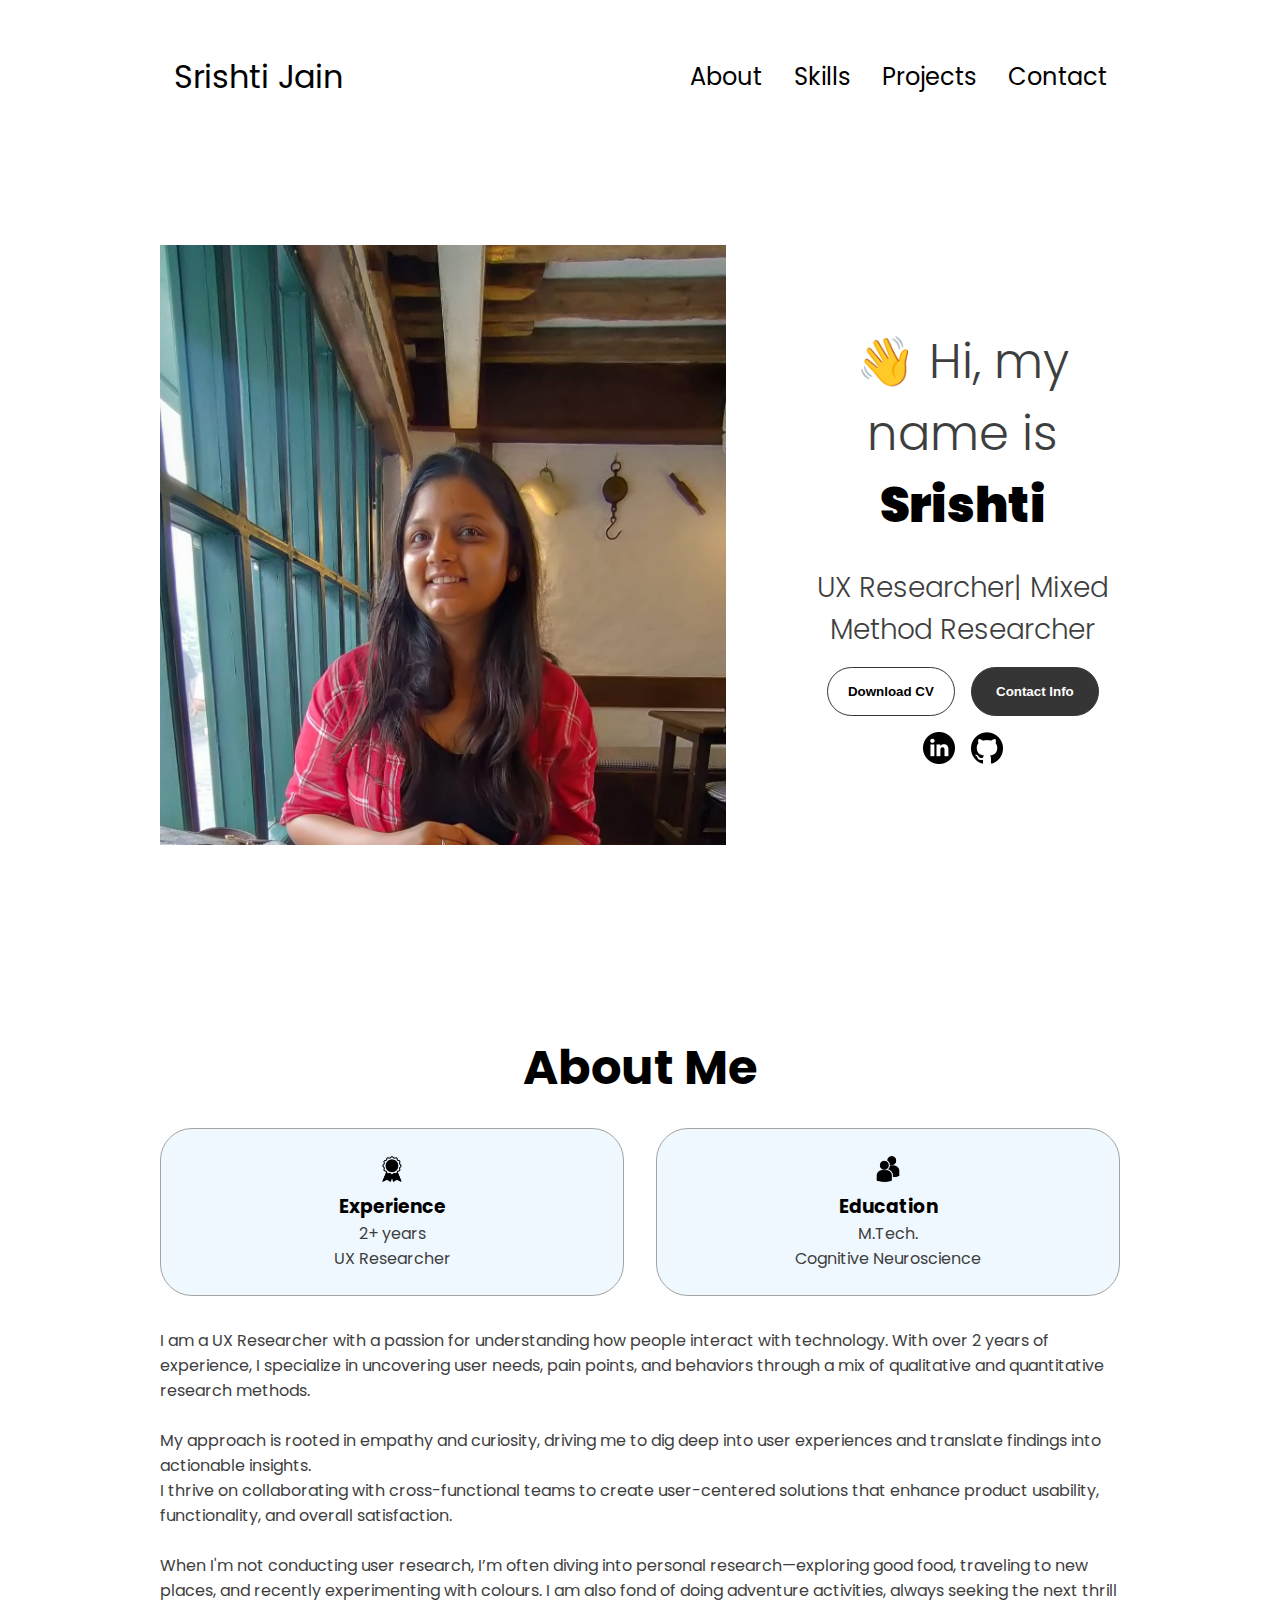
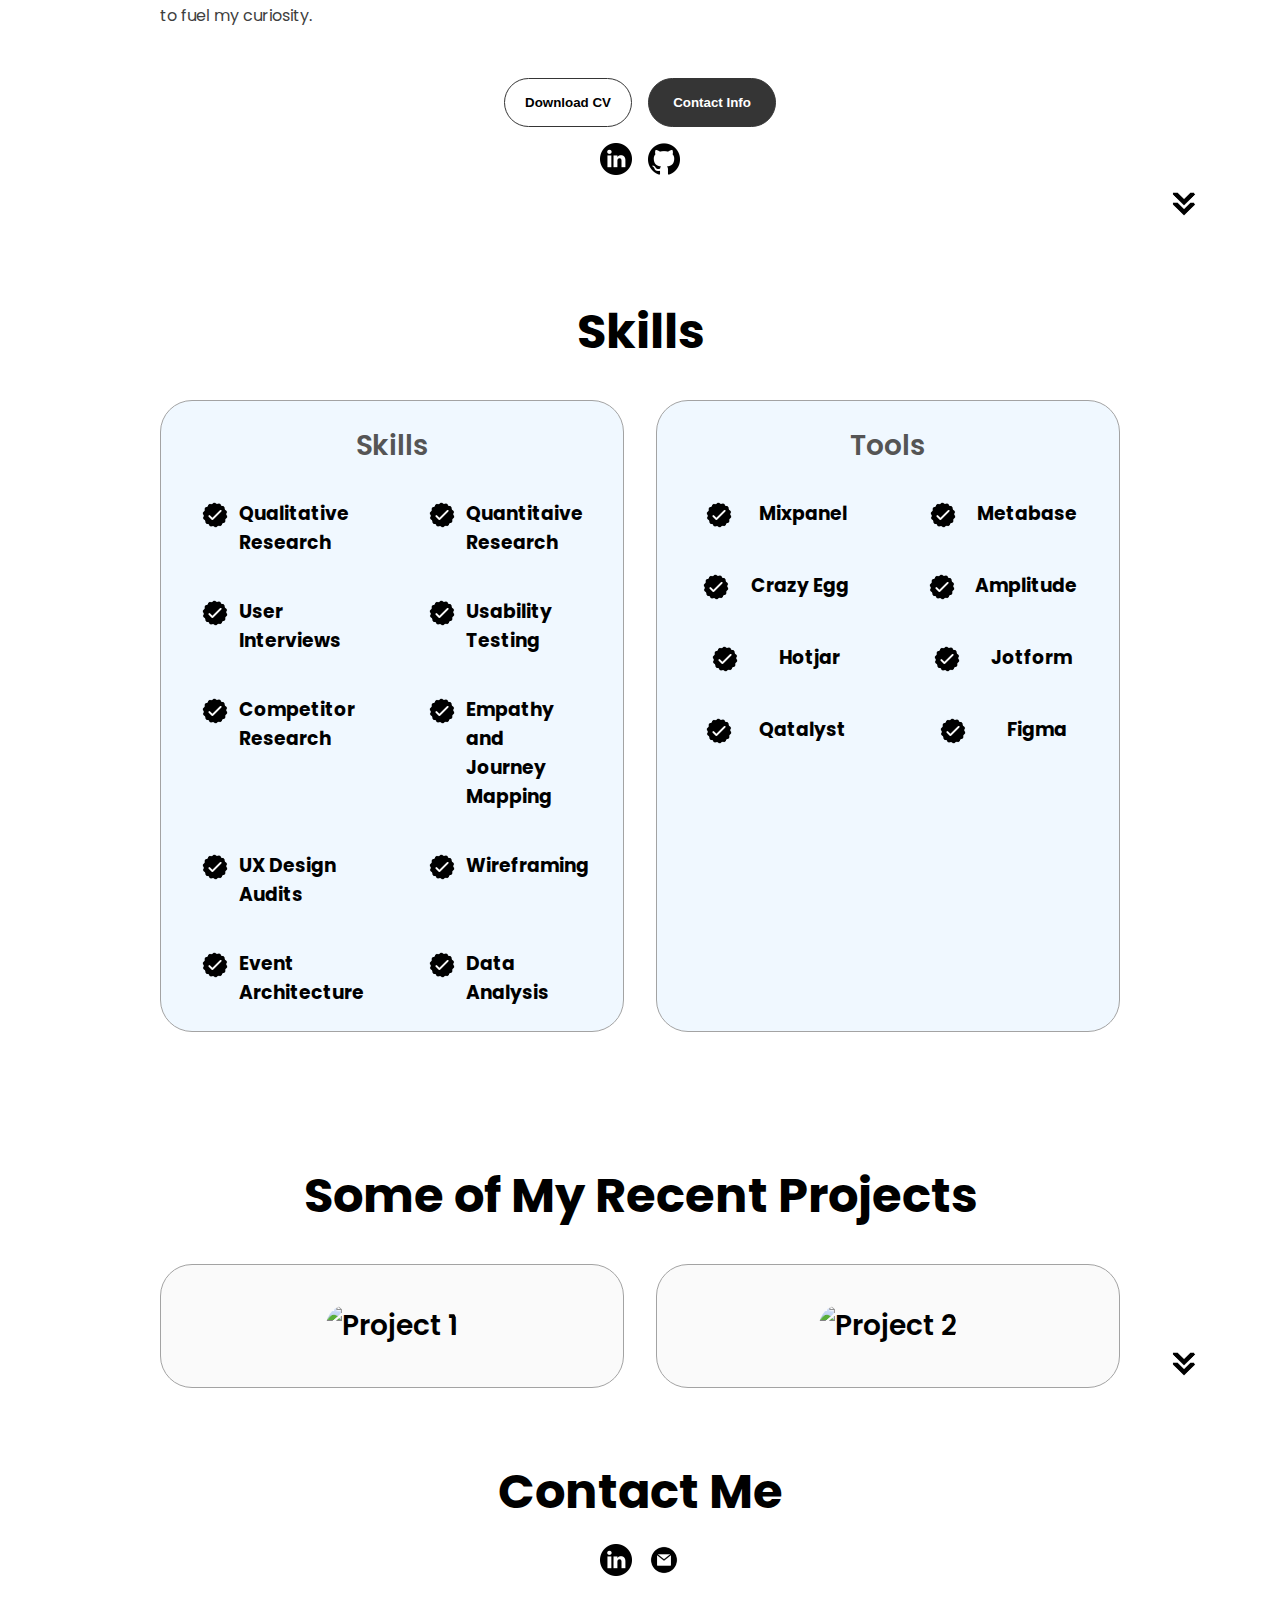
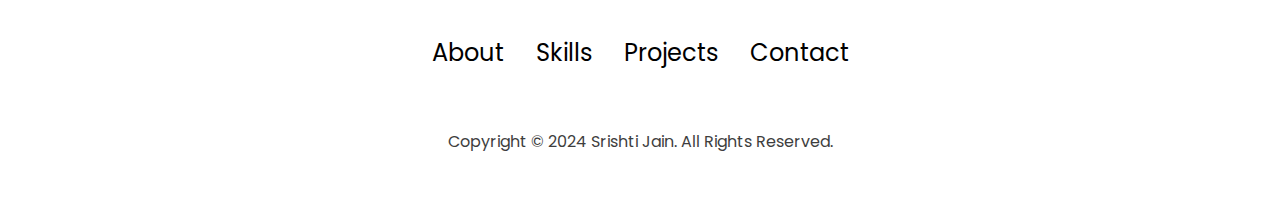
==== index.html @ 74824c5a "Update index.html" ====
<!DOCTYPE html>
<html lang="en">
  <head>
    <meta charset="UTF-8" />
    <meta http-equiv="X-UA-Compatible" content="IE=edge" />
    <meta name="viewport" content="width=device-width, initial-scale=1.0" />
    <title>Srishti_UX_Portfolio</title>
    <link rel="stylesheet" href="style.css" />
    <link rel="stylesheet" href="mediaqueries.css" />
  </head>
  <body>
    <nav id="desktop-nav">
      <div class="logo">Srishti Jain</div>
      <div>
        <ul class="nav-links">
          <li><a href="#about">About</a></li>
          <li><a href="#skills">Skills</a></li>
          <li><a href="#projects">Projects</a></li>
          <li><a href="#contact">Contact</a></li>
        </ul>
      </div>
    </nav>
    <nav id="hamburger-nav">
      <div class="logo">Srishti Jain</div>
      <div class="hamburger-menu">
        <div class="hamburger-icon" onclick="toggleMenu()">
          <span></span>
          <span></span>
          <span></span>
        </div>
        <div class="menu-links">
          <li><a href="#about" onclick="toggleMenu()">About</a></li>
          <li><a href="#skills" onclick="toggleMenu()">Skills</a></li>
          <li><a href="#projects" onclick="toggleMenu()">Projects</a></li>
          <li><a href="#contact" onclick="toggleMenu()">Contact</a></li>
        </div>
      </div>
    </nav>
    <section id="profile">
      <div class="section__pic-container">
        <img src="./assets/WhatsApp Image 2025-01-13 at 13.03.28.jpeg" alt="Srishti Jain profile picture" />
      </div>
      <div class="section__text">
        <p class="title">👋 Hi, my name is</p>
        <h1 class="title"><b>Srishti</b> </h1><br>
        <p class="section__text__p2">UX Researcher| Mixed Method Researcher</p>
        <div class="btn-container">
          <button
            class="btn btn-color-2"
            onclick="window.open('./assets/SrishtiJain_resume_UX_researcher.pdf')"
          >
            Download CV
          </button>
          <button class="btn btn-color-1" onclick="location.href='./#contact'">
            Contact Info
          </button>
        </div>
        <div id="socials-container">
          <img
            src="./assets/linkedin.png"
            alt="My LinkedIn profile"
            class="icon"
            onclick="location.href='https://www.linkedin.com/in/srishti-jain-202094187/'"
          />
          <img
            src="./assets/github.png"
            alt="My Github profile"
            class="icon"
            onclick="location.href='https://github.com/srishti-s-jain/'"
          />
        </div>
      </div>
    </section>
    <section id="about">
      <h1 class="title">About Me</h1>
      <div class="section-container">
        <div class="about-details-container">
          <div class="about-containers">
            
            <div class="details-container">
              <img
                src="./assets/experience.png"
                alt="Experience icon"
                class="icon"
              />
              <h3>Experience</h3>
              <p>2+ years <br />UX Researcher</p>
            </div>
            <div class="details-container">
              <img
                src="./assets/education.png"
                alt="Education icon"
                class="icon"
              />
              <h3>Education</h3>
              <p>M.Tech.<br />Cognitive Neuroscience</p>
            </div>
          </div>
          <div class="text-container">
            <p>
I am a UX Researcher with a passion for understanding how people interact with technology. With over 2 years of experience, I specialize in uncovering user needs, pain points, and behaviors through a mix of qualitative and quantitative research methods.
<br><br>My approach is rooted in empathy and curiosity, driving me to dig deep into user experiences and translate findings into actionable insights. <br>I thrive on collaborating with cross-functional teams to create user-centered solutions that enhance product usability, functionality, and overall satisfaction.
<br><br>When I'm not conducting user research, I’m often diving into personal research—exploring good food, traveling to new places, and recently experimenting with colours. I am also fond of doing adventure activities, always seeking the next thrill to fuel my curiosity.<br><br><br>
            </p>
            <div class="btn-container">
          <button
            class="btn btn-color-2"
            onclick="window.open('./assets/SrishtiJain_resume_UX_researcher.pdf')"
          >
            Download CV
          </button>
          <button class="btn btn-color-1" onclick="location.href='./#contact'">
            Contact Info
          </button>
        </div>
        <div id="socials-container">
          <img
            src="./assets/linkedin.png"
            alt="My LinkedIn profile"
            class="icon"
            onclick="location.href='https://www.linkedin.com/in/srishti-jain-202094187/'"
          />
          <img
            src="./assets/github.png"
            alt="My Github profile"
            class="icon"
            onclick="location.href='https://github.com/srishti-s-jain/'"
          />
        </div>
          </div>
          
        </div>
      </div>
      <img
        src="./assets/arrow.png"
        alt="Arrow icon"
        class="icon arrow"
        onclick="location.href='./#experience'"
      />
    </section>
    <section id="skills">
      <p class="section__text__p1">     </p>
      <h1 class="title">Skills</h1>
      <div class="experience-details-container">
        <div class="about-containers">
          <div class="details-container">
            <h2 class="experience-sub-title">Skills</h2>
            <div class="article-container">
              <article>
                <img
                  src="./assets/checkmark.png"
                  alt="Experience icon"
                  class="icon"
                />
                <div>
                  <h3>Qualitative Research</h3>
                 
                </div>
              </article>
              <article>
                <img
                  src="./assets/checkmark.png"
                  alt="Experience icon"
                  class="icon"
                />
                <div>
                  <h3>Quantitaive Research</h3>
                 
                </div>
              </article>
              <article>
                <img
                  src="./assets/checkmark.png"
                  alt="Experience icon"
                  class="icon"
                />
                <div>
                  <h3>User Interviews</h3>
                </div>
              </article>
              <article>
                <img
                  src="./assets/checkmark.png"
                  alt="Experience icon"
                  class="icon"
                />
                <div>
                  <h3>Usability Testing</h3>
                </div>
              </article>
              <article>
                <img
                  src="./assets/checkmark.png"
                  alt="Experience icon"
                  class="icon"
                />
                <div>
                  <h3>Competitor Research</h3>
                </div>
              </article>
              <article>
                <img
                  src="./assets/checkmark.png"
                  alt="Experience icon"
                  class="icon"
                />
                <div>
                  <h3>Empathy and Journey Mapping</h3>
                
                </div>
              </article>
              <article>
                <img
                  src="./assets/checkmark.png"
                  alt="Experience icon"
                  class="icon"
                />
                <div>
                  <h3>UX Design Audits</h3>
                
                </div>
              </article>
              <article>
                <img
                  src="./assets/checkmark.png"
                  alt="Experience icon"
                  class="icon"
                />
                <div>
                  <h3>Wireframing</h3>
                 
                </div>
              </article>
              <article>
                <img
                  src="./assets/checkmark.png"
                  alt="Experience icon"
                  class="icon"
                />
                <div>
                  <h3>Event Architecture</h3>
                 
                </div>
              </article>
              <article>
                <img
                  src="./assets/checkmark.png"
                  alt="Experience icon"
                  class="icon"
                />
                <div>
                  <h3>Data Analysis</h3>
                </div>
              </article>
            </div>
          </div>
          <div class="details-container">
            <h2 class="experience-sub-title">Tools</h2>
            <div class="article-container">
              <article>
                <img
                  src="./assets/checkmark.png"
                  alt="Experience icon"
                  class="icon"
                />
                <div>
                  <h3>Mixpanel</h3>
                 
                </div>
              </article>
              <article>
                <img
                  src="./assets/checkmark.png"
                  alt="Experience icon"
                  class="icon"
                />
                <div>
                  <h3>Metabase</h3>
                 
                </div>
              </article>
              <article>
                <img
                  src="./assets/checkmark.png"
                  alt="Experience icon"
                  class="icon"
                />
                <div>
                  <h3>Crazy Egg</h3>
                 
                </div>
              </article>
              <article>
                <img
                  src="./assets/checkmark.png"
                  alt="Experience icon"
                  class="icon"
                />
                <div>
                  <h3>Amplitude</h3>
                
                </div>
              </article>
              <article>
                <img
                  src="./assets/checkmark.png"
                  alt="Experience icon"
                  class="icon"
                />
                <div>
                  <h3>Hotjar</h3>
              
                </div>
              </article>
              <article>
                <img
                  src="./assets/checkmark.png"
                  alt="Experience icon"
                  class="icon"
                />
                <div>
                  <h3>Jotform</h3>
                 
                </div>
              </article>
              <article>
                <img
                  src="./assets/checkmark.png"
                  alt="Experience icon"
                  class="icon"
                />
                <div>
                  <h3>Qatalyst</h3>
                 
                </div>
              </article>
              <article>
                <img
                  src="./assets/checkmark.png"
                  alt="Experience icon"
                  class="icon"
                />
                <div>
                  <h3>Figma</h3>
               
                </div>
              </article>
            </div>
          </div>
        </div>
      </div>
      <img
        src="./assets/arrow.png"
        alt="Arrow icon"
        class="icon arrow"
        onclick="location.href='./#projects'"
      />
    </section>
    <section id="projects">
       <p class="section__text__p1">   </p>
      <h1 class="title">Some of My Recent Projects</h1>
      <div class="experience-details-container">
        <div class="about-containers">
          <div class="details-container color-container">
            <div class="article-container">
              <a href="./assets/ASK Doodle -CASE STUDY.pdf" class="experience-sub-title project-title btn-link"><img
                src="./assets/Cover Page_Ask_doodle.png"
                alt="Project 1"
                class="project-img"
              /></a>
            </div>
          </div>
          <div class="details-container color-container">
            <div class="article-container">
              <a href="./assets/User Feedback_Impact.pdf" class="experience-sub-title project-title btn-link"><img
                src="./assets/Cover Page_User Feedback.png"
                alt="Project 2"
                class="project-img"
              /></a>
            </div>
          </div>
        </div>
      </div>
      <img
        src="./assets/arrow.png"
        alt="Arrow icon"
        class="icon arrow"
        onclick="location.href='./#contact'"
      />
    </section>
    <section id="contact">
      <h1 class="title">Contact Me</h1>
    <div id="socials-container">
          <img
            src="./assets/linkedin.png"
            alt="My LinkedIn profile"
            class="icon"
            onclick="location.href='https://www.linkedin.com/in/srishti-jain-202094187/'"
          />
          <img
            src="./assets/email.png"
            alt="Email"
            class="icon"
            onclick="location.href='mailto:jainshivi.rb@gmail.com'"
          />
        </div>
    
    </section>
    <footer>
      <nav>
        <div class="nav-links-container">
          <ul class="nav-links">
            <li><a href="#about">About</a></li>
            <li><a href="#skills">Skills</a></li>
            <li><a href="#projects">Projects</a></li>
            <li><a href="#contact">Contact</a></li>
          </ul>
        </div>
      </nav>
      <p>Copyright &#169; 2024 Srishti Jain. All Rights Reserved.</p>
    </footer>
    <script src="script.js"></script>
  </body>
</html>
---- style.css ----
/* GENERAL */

@import url("https://fonts.googleapis.com/css2?family=Poppins:wght@300;400;500;600&display=swap");

* {
  margin: 0;
  padding: 0;
}

body {
  font-family: "Poppins", sans-serif;
}

html {
  scroll-behavior: smooth;
}

p {
  color: rgb(62, 62, 62);
}

/* TRANSITION */

a,
.btn {
  transition: all 300ms ease;
}

/* DESKTOP NAV */

nav,
.nav-links {
  display: flex;
}

nav {
  justify-content: space-around;
  align-items: center;
  height: 17vh;
}

.nav-links {
  gap: 2rem;
  list-style: none;
  font-size: 1.5rem;
}

a {
  color: black;
  text-decoration: none;
  text-decoration-color: white;
}

a:hover {
  color: grey;
  text-decoration: underline;
  text-underline-offset: 1rem;
  text-decoration-color: rgb(181, 181, 181);
}

.logo {
  font-size: 2rem;
}

.logo:hover {
  cursor: default;
}

/* HAMBURGER MENU */

#hamburger-nav {
  display: none;
}

.hamburger-menu {
  position: relative;
  display: inline-block;
}

.hamburger-icon {
  display: flex;
  flex-direction: column;
  justify-content: space-between;
  height: 24px;
  width: 30px;
  cursor: pointer;
}

.hamburger-icon span {
  width: 100%;
  height: 2px;
  background-color: black;
  transition: all 0.3 ease-in-out;
}

.menu-links {
  position: absolute;
  top: 100%;
  right: 0;
  background-color: white;
  width: fit-content;
  max-height: 0;
  overflow: hidden;
  transition: all 0.3 ease-in-out;
}

.menu-links a {
  display: block;
  padding: 10px;
  text-align: center;
  font-size: 1.5rem;
  color: black;
  text-decoration: none;
  transition: all 0.3 ease-in-out;
}

.menu-links li {
  list-style: none;
}

.menu-links.open {
  max-height: 300px;
}

.hamburger-icon.open span:first-child {
  transform: rotate(45deg) translate(10px, 5px);
}

.hamburger-icon.open span:nth-child(2) {
  opacity: 0;
}

.hamburger-icon.open span:last-child {
  transform: rotate(-45deg) translate(10px, -5px);
}

.hamburger-icon span:first-child {
  transform: none;
}

.hamburger-icon span:first-child {
  opacity: 1;
}

.hamburger-icon span:first-child {
  transform: none;
}

/* SECTIONS */

section {
  padding-top: 4vh;
  height: 96vh;
  margin: 0 10rem;
  box-sizing: border-box;
  min-height: fit-content;
}

.section-container {
  display: flex;
}

/* PROFILE SECTION */

#profile {
  display: flex;
  justify-content: center;
  gap: 5rem;
  height: 80vh;
}

.section__pic-container {
  display: flex;
  height: 600px;
  width: 600px;
  margin: auto 0;
}

.section__text {
  align-self: center;
  text-align: center;
}

.section__text p {
  font-weight: 300;
}

.section__text__p1 {
  text-align: center;
}

.section__text__p2 {
  font-size: 1.75rem;
  margin-bottom: 1rem;
}

.title {
  font-size: 3rem;
  text-align: center;
}

#socials-container {
  display: flex;
  justify-content: center;
  margin-top: 1rem;
  gap: 1rem;
}

/* ICONS */

.icon {
  cursor: pointer;
  height: 2rem;
}

/* BUTTONS */

.btn-container {
  display: flex;
  justify-content: center;
  gap: 1rem;
}

.btn {
  font-weight: 600;
  transition: all 300ms ease;
  padding: 1rem;
  width: 8rem;
  border-radius: 2rem;
}

.btn-color-1,
.btn-color-2 {
  border: rgb(53, 53, 53) 0.1rem solid;
}

.btn-color-1:hover,
.btn-color-2:hover {
  cursor: pointer;
}

.btn-color-1,
.btn-color-2:hover {
  background: rgb(53, 53, 53);
  color: white;
}

.btn-color-1:hover {
  background: rgb(0, 0, 0);
}

.btn-color-2 {
  background: none;
}

.btn-color-2:hover {
  border: rgb(255, 255, 255) 0.1rem solid;
}

.btn-container {
  gap: 1rem;
}

/* ABOUT SECTION */

#about {
  position: relative;
}

.about-containers {
  gap: 2rem;
  margin-bottom: 2rem;
  margin-top: 2rem;
}

.about-details-container {
  justify-content: center;
  flex-direction: column;
}

.about-containers,
.about-details-container {
  display: flex;
}

.about-pic {
  border-radius: 2rem;
}

.arrow {
  position: absolute;
  right: -5rem;
  bottom: 2.5rem;
}

.details-container {
  padding: 1.5rem;
  flex: 1;
  background: #f0f8ff;
  border-radius: 2rem;
  border: rgb(53, 53, 53) 0.1rem solid;
  border-color: rgb(163, 163, 163);
  text-align: center;
}

.section-container {
  gap: 4rem;
  height: 80%;
}

.section__pic-container {
  height: 600px;
  width: 600px;
  margin: auto 0;
}

/* EXPERIENCE SECTION */

#experience {
  position: relative;
}

.experience-sub-title {
  color: rgb(85, 85, 85);
  font-weight: 600;
  font-size: 1.75rem;
  margin-bottom: 2rem;
}

.experience-details-container {
  display: flex;
  justify-content: center;
  flex-direction: column;
}

.article-container {
  display: flex;
  text-align: initial;
  flex-wrap: wrap;
  flex-direction: row;
  gap: 2.5rem;
  justify-content: space-around;
}

article {
  display: flex;
  width: 10rem;
  justify-content: space-around;
  gap: 0.5rem;
}

article .icon {
  cursor: default;
}

/* PROJECTS SECTION */

#projects {
  position: relative;
}

.color-container {
  border-color: rgb(163, 163, 163);
  background: rgb(250, 250, 250);
}

.project-img {
  border-radius: 2rem;
  width: 90%;
  height: 90%;
}

.project-title {
  margin: 1rem;
  color: black;
}

.project-btn {
  color: black;
  border-color: rgb(163, 163, 163);
}

/* CONTACT */

#contact {
  display: flex;
  justify-content: center;
  flex-direction: column;
  height: 70vh;
}

.contact-info-upper-container {
  display: flex;
  justify-content: center;
  border-radius: 2rem;
  border: rgb(53, 53, 53) 0.1rem solid;
  border-color: rgb(163, 163, 163);
  background: (250, 250, 250);
  margin: 2rem auto;
  padding: 0.5rem;
}

.contact-info-container {
  display: flex;
  align-items: center;
  justify-content: center;
  gap: 0.5rem;
  margin: 1rem;
}

.contact-info-container p {
  font-size: larger;
}

.contact-icon {
  cursor: default;
}

.email-icon {
  height: 2.5rem;
}

/* FOOTER SECTION */

footer {
  height: 26vh;
  margin: 0 1rem;
}

footer p {
  text-align: center;
}
---- mediaqueries.css ----
@media screen and (max-width: 1400px) {
  #profile {
    height: 83vh;
    margin-bottom: 6rem;
  }
  .about-containers {
    flex-wrap: wrap;
  }
  #contact,
  #projects {
    height: fit-content;
  }
}

@media screen and (max-width: 1200px) {
  #desktop-nav {
    display: none;
  }
  #hamburger-nav {
    display: flex;
  }
  #experience,
  .experience-details-container {
    margin-top: 2rem;
  }
  #profile,
  .section-container {
    display: block;
  }
  .arrow {
    display: none;
  }
  section,
  .section-container {
    height: fit-content;
  }
  section {
    margin: 0 5%;
  }
  .section__pic-container {
    width: 275px;
    height: 275px;
    margin: 0 auto 2rem;
  }
  .about-containers {
    margin-top: 0;
  }
}

@media screen and (max-width: 1000px) {
  #contact,
  footer {
    height: 40vh;
  }
  #profile {
    height: 100vh;
    margin-bottom: 0;
  }
  article {
    font-size: 1rem;
  }
  footer nav {
    height: fit-content;
    margin-bottom: 2rem;
  }
  .about-containers,
  .contact-info-upper-container,
  .btn-container {
    flex-wrap: wrap;
  }
  .contact-info-container {
    margin: 0;
  }
  .contact-info-container p,
  .nav-links li a {
    font-size: 1rem;
  }
  .experience-sub-title {
    font-size: 1.25rem;
  }
  .logo {
    font-size: 1.5rem;
  }
  .nav-links {
    flex-direction: column;
    gap: 0.5rem;
    text-align: center;
  }
  .section__pic-container {
    width: auto;
    height: 46vw;
    justify-content: center;
  }
  .section__text__p2 {
    font-size: 1.25rem;
  }
  .title {
    font-size: 2rem;
  }
  .text-container {
    text-align: justify;
  }
}
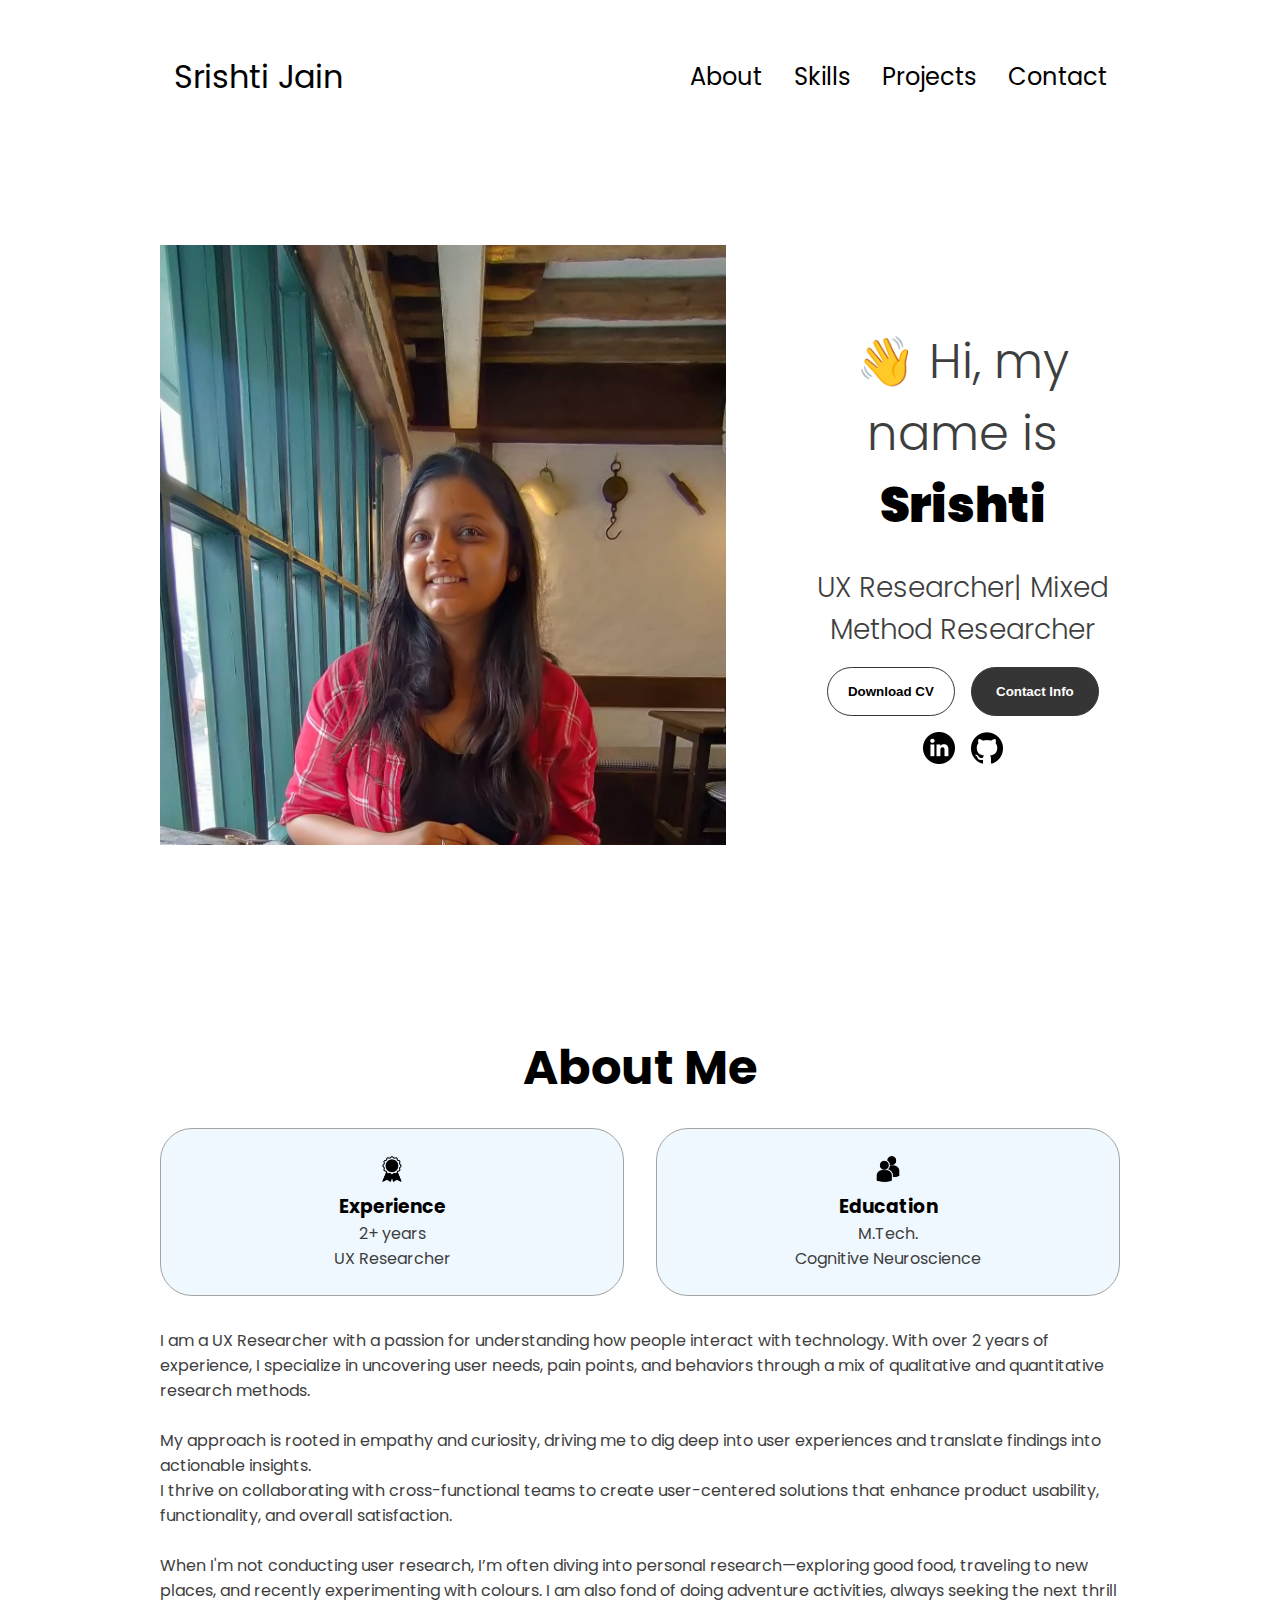
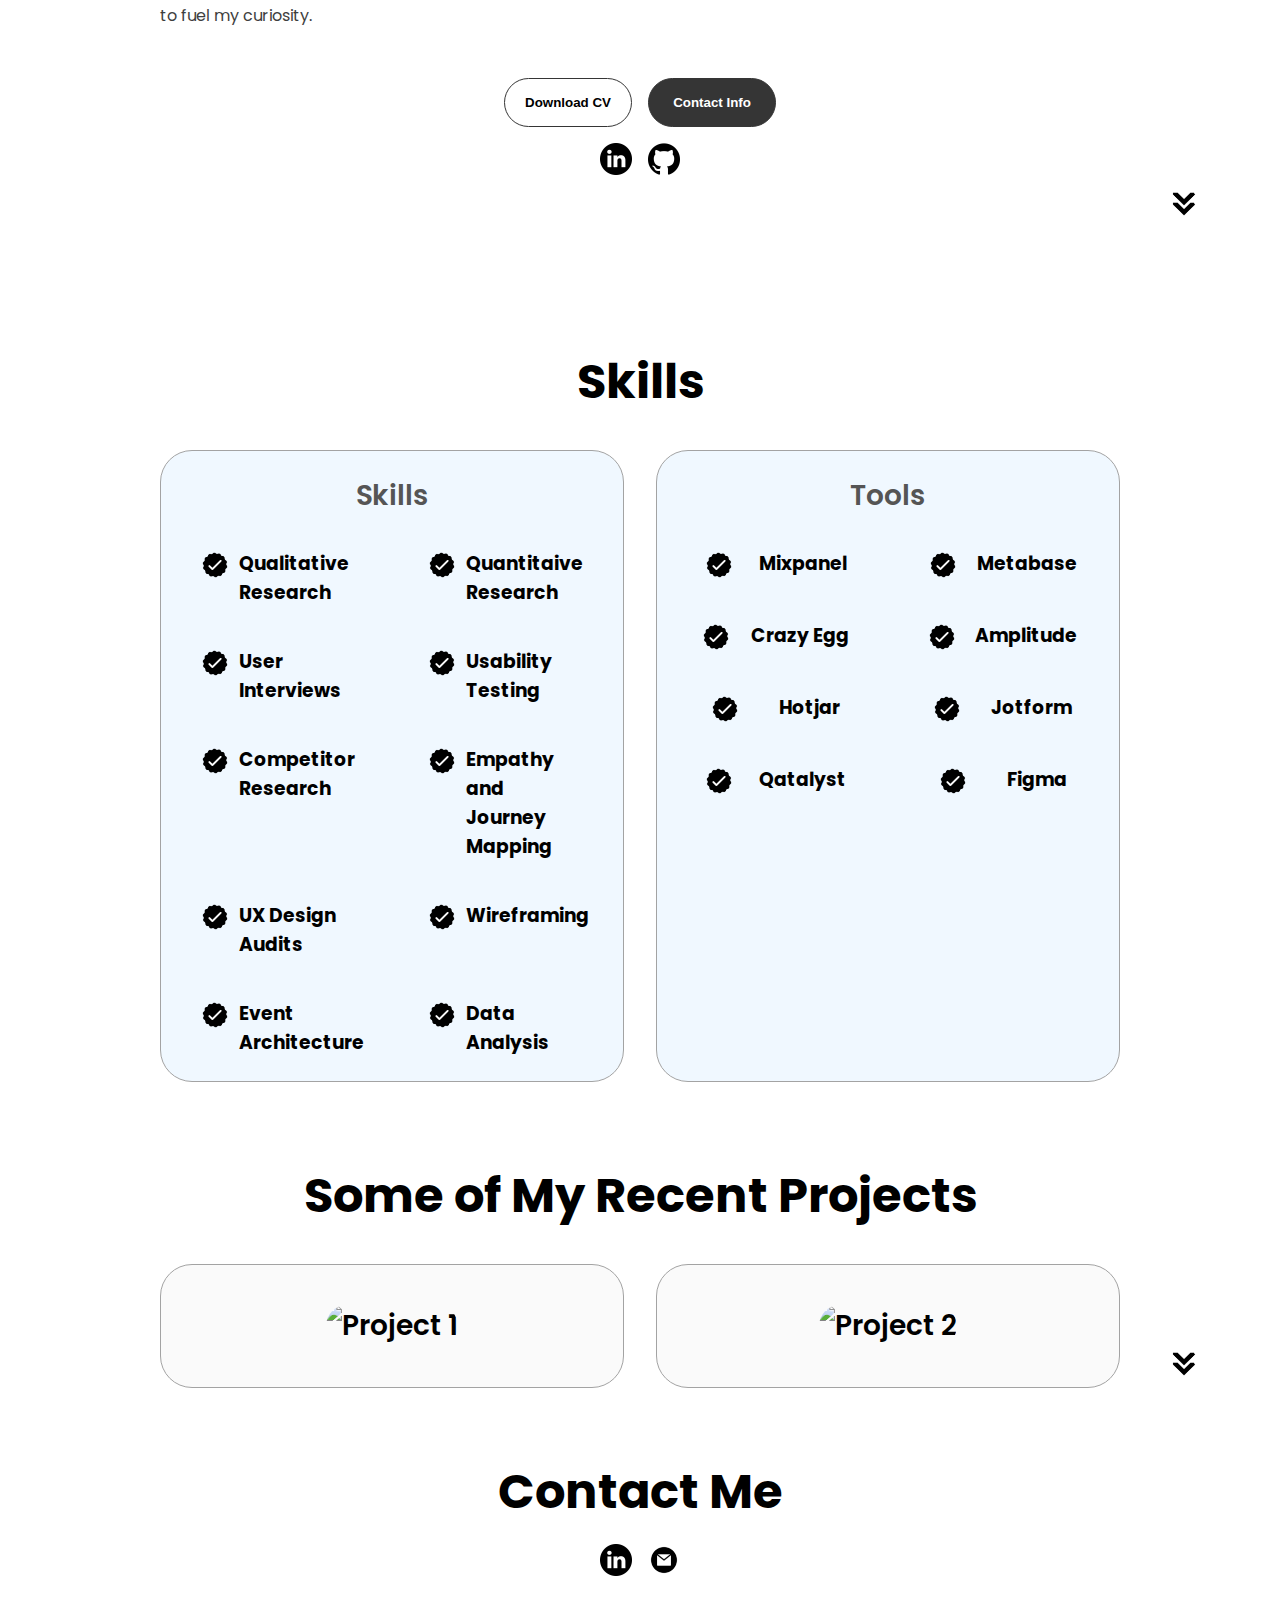
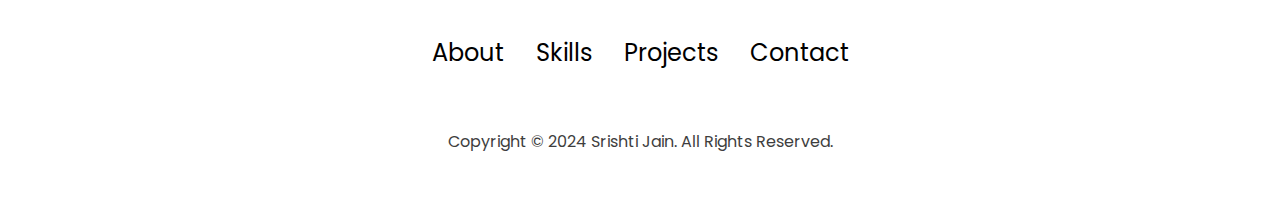
==== commit dea10d87: "Update index.html" ====
--- a/index.html
+++ b/index.html
@@ -135,11 +135,10 @@
         src="./assets/arrow.png"
         alt="Arrow icon"
         class="icon arrow"
-        onclick="location.href='./#experience'"
+        onclick="location.href='./#skills'"
       />
     </section>
-    <section id="skills">
-      <p class="section__text__p1">     </p>
+    <section id="skills"><br><br>
       <h1 class="title">Skills</h1>
       <div class="experience-details-container">
         <div class="about-containers">
--- a/mediaqueries.css
+++ b/mediaqueries.css
@@ -19,7 +19,7 @@
   #hamburger-nav {
     display: flex;
   }
-  #experience,
+  #skills,
   .experience-details-container {
     margin-top: 2rem;
   }
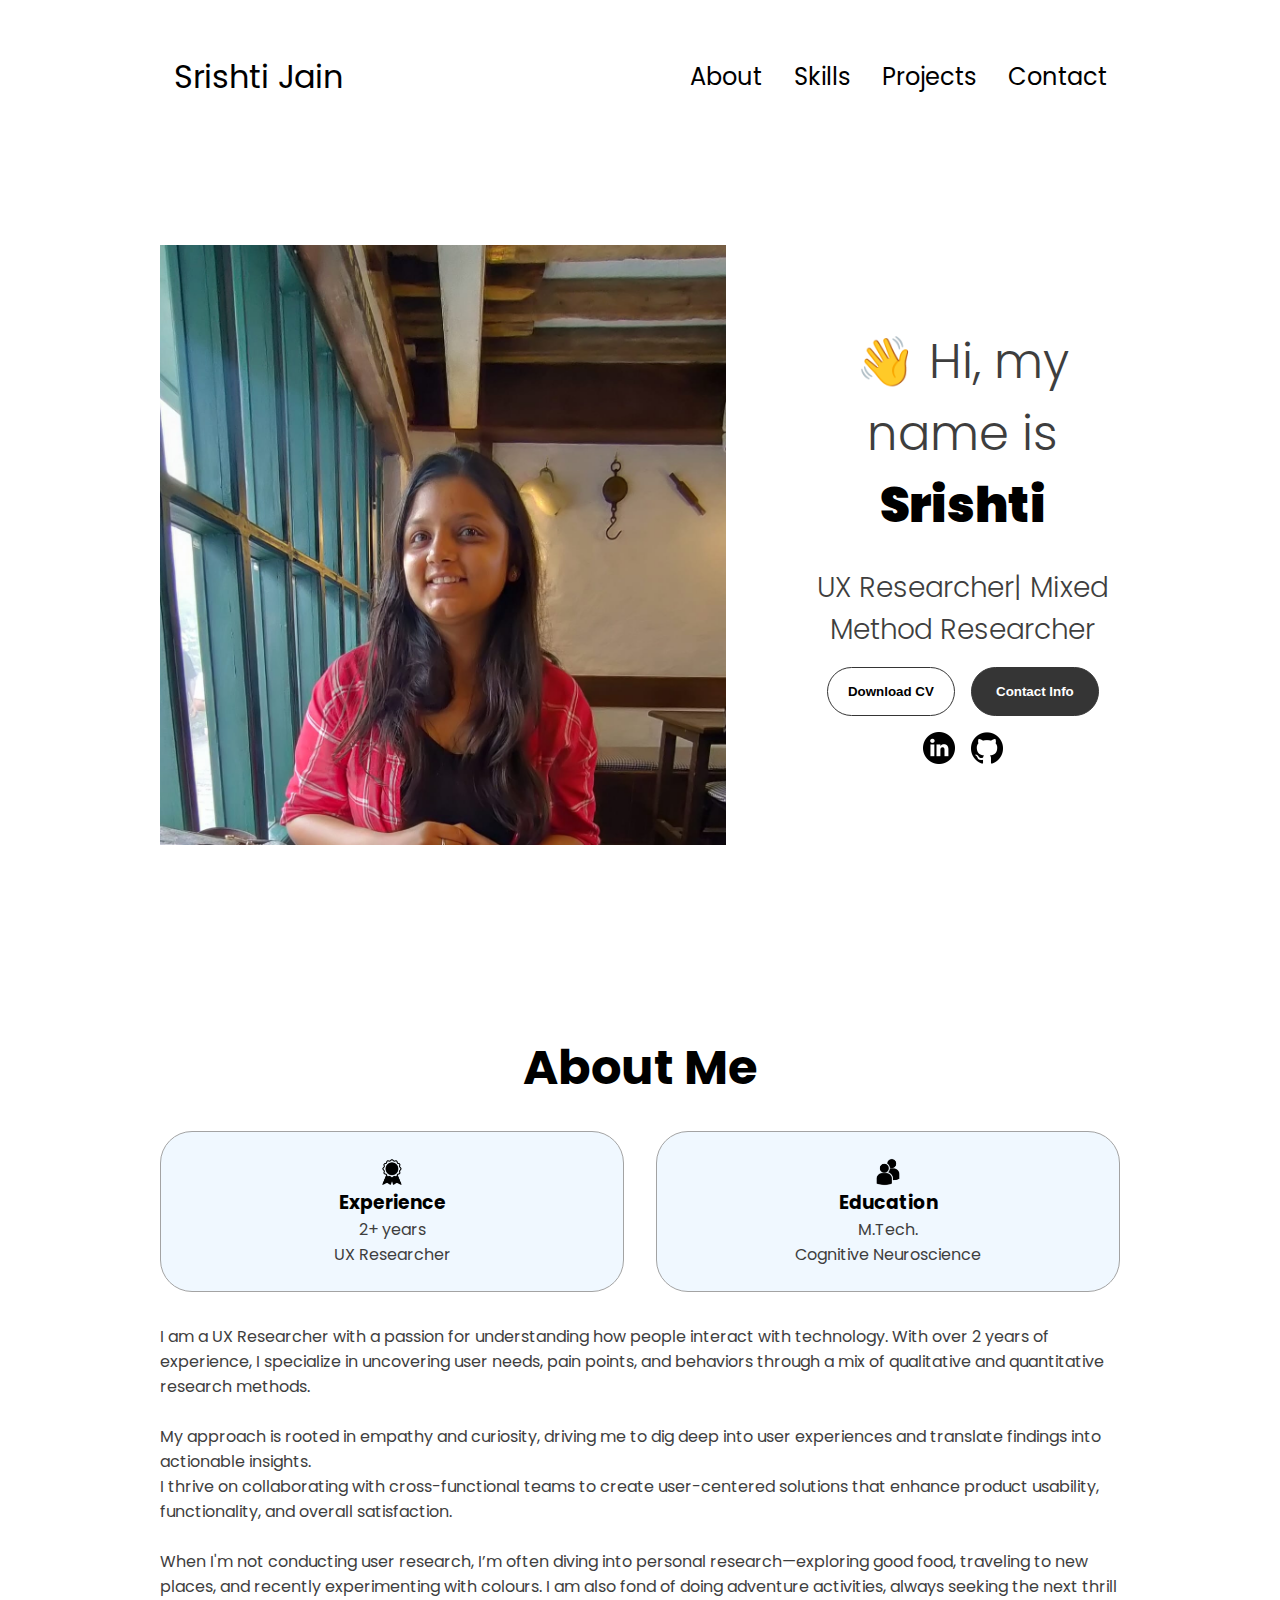
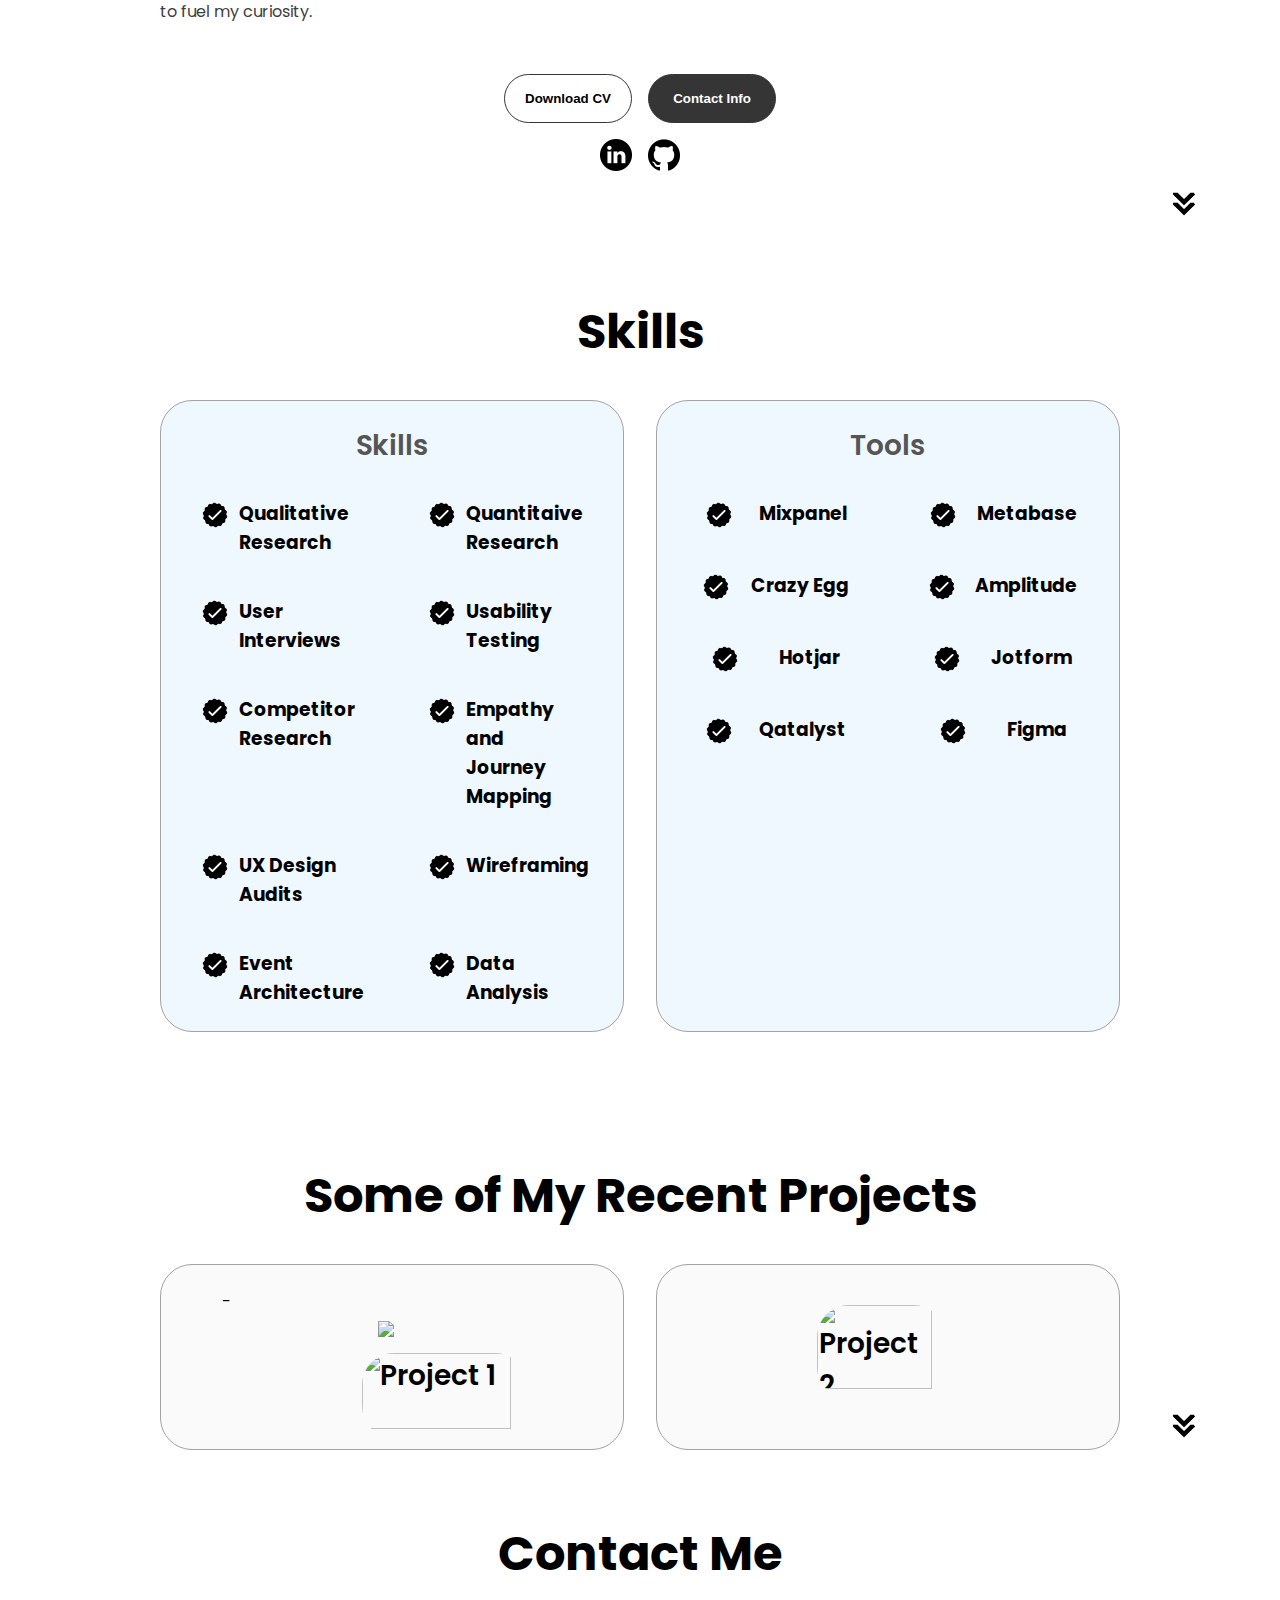
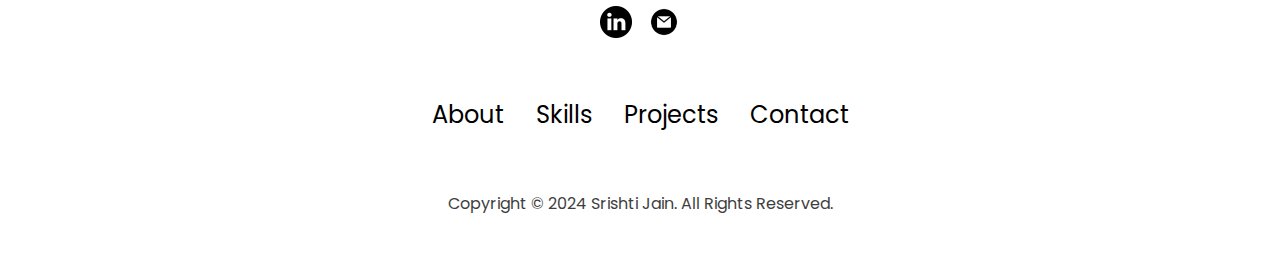
==== commit 7bde9fa2: "Update and rename index_1.html to index.html" ====
--- a/index.html
+++ b/index.html
@@ -1,423 +1,446 @@
-<!DOCTYPE html>
+
+
 <html lang="en">
-  <head>
-    <meta charset="UTF-8" />
-    <meta http-equiv="X-UA-Compatible" content="IE=edge" />
-    <meta name="viewport" content="width=device-width, initial-scale=1.0" />
-    <title>Srishti_UX_Portfolio</title>
-    <link rel="stylesheet" href="style.css" />
-    <link rel="stylesheet" href="mediaqueries.css" />
-  </head>
-  <body>
-    <nav id="desktop-nav">
-      <div class="logo">Srishti Jain</div>
-      <div>
-        <ul class="nav-links">
-          <li><a href="#about">About</a></li>
-          <li><a href="#skills">Skills</a></li>
-          <li><a href="#projects">Projects</a></li>
-          <li><a href="#contact">Contact</a></li>
-        </ul>
-      </div>
-    </nav>
-    <nav id="hamburger-nav">
-      <div class="logo">Srishti Jain</div>
-      <div class="hamburger-menu">
-        <div class="hamburger-icon" onclick="toggleMenu()">
-          <span></span>
-          <span></span>
-          <span></span>
-        </div>
-        <div class="menu-links">
-          <li><a href="#about" onclick="toggleMenu()">About</a></li>
-          <li><a href="#skills" onclick="toggleMenu()">Skills</a></li>
-          <li><a href="#projects" onclick="toggleMenu()">Projects</a></li>
-          <li><a href="#contact" onclick="toggleMenu()">Contact</a></li>
-        </div>
-      </div>
-    </nav>
-    <section id="profile">
-      <div class="section__pic-container">
-        <img src="./assets/WhatsApp Image 2025-01-13 at 13.03.28.jpeg" alt="Srishti Jain profile picture" />
-      </div>
-      <div class="section__text">
-        <p class="title">👋 Hi, my name is</p>
-        <h1 class="title"><b>Srishti</b> </h1><br>
-        <p class="section__text__p2">UX Researcher| Mixed Method Researcher</p>
-        <div class="btn-container">
-          <button
-            class="btn btn-color-2"
-            onclick="window.open('./assets/SrishtiJain_resume_UX_researcher.pdf')"
-          >
-            Download CV
-          </button>
-          <button class="btn btn-color-1" onclick="location.href='./#contact'">
-            Contact Info
-          </button>
-        </div>
-        <div id="socials-container">
-          <img
-            src="./assets/linkedin.png"
-            alt="My LinkedIn profile"
-            class="icon"
-            onclick="location.href='https://www.linkedin.com/in/srishti-jain-202094187/'"
-          />
-          <img
-            src="./assets/github.png"
-            alt="My Github profile"
-            class="icon"
-            onclick="location.href='https://github.com/srishti-s-jain/'"
-          />
-        </div>
-      </div>
-    </section>
-    <section id="about">
-      <h1 class="title">About Me</h1>
-      <div class="section-container">
-        <div class="about-details-container">
-          <div class="about-containers">
-            
-            <div class="details-container">
-              <img
-                src="./assets/experience.png"
-                alt="Experience icon"
-                class="icon"
-              />
-              <h3>Experience</h3>
-              <p>2+ years <br />UX Researcher</p>
-            </div>
-            <div class="details-container">
-              <img
-                src="./assets/education.png"
-                alt="Education icon"
-                class="icon"
-              />
-              <h3>Education</h3>
-              <p>M.Tech.<br />Cognitive Neuroscience</p>
-            </div>
-          </div>
-          <div class="text-container">
-            <p>
+ <head>
+   <meta charset="UTF-8" />
+   <meta http-equiv="X-UA-Compatible" content="IE=edge" />
+   <meta name="viewport" content="width=device-width, initial-scale=1.0" />
+   <title>Srishti_UX_Portfolio</title>
+   <link rel="stylesheet" href="style.css" />
+   <link rel="stylesheet" href="mediaqueries.css" />
+ </head>
+ <body>
+   <nav id="desktop-nav">
+     <div class="logo">Srishti Jain</div>
+     <div>
+       <ul class="nav-links">
+         <li><a href="#about">About</a></li>
+         <li><a href="#skills">Skills</a></li>
+         <li><a href="#projects">Projects</a></li>
+         <li><a href="#contact">Contact</a></li>
+       </ul>
+     </div>
+   </nav>
+   <nav id="hamburger-nav">
+     <div class="logo">Srishti Jain</div>
+     <div class="hamburger-menu">
+       <div class="hamburger-icon" onclick="toggleMenu()">
+         <span></span>
+         <span></span>
+         <span></span>
+       </div>
+       <div class="menu-links">
+         <li><a href="#about" onclick="toggleMenu()">About</a></li>
+         <li><a href="#skills" onclick="toggleMenu()">Skills</a></li>
+         <li><a href="#projects" onclick="toggleMenu()">Projects</a></li>
+         <li><a href="#contact" onclick="toggleMenu()">Contact</a></li>
+       </div>
+     </div>
+   </nav>
+   <section id="profile">
+     <div class="section__pic-container">
+       <img src="./assets/WhatsApp Image 2025-01-13 at 13.03.28.jpeg" alt="Srishti Jain profile picture" />
+     </div>
+     <div class="section__text">
+       <p class="title">👋 Hi, my name is</p>
+       <h1 class="title"><b>Srishti</b> </h1><br>
+       <p class="section__text__p2">UX Researcher| Mixed Method Researcher</p>
+       <div class="btn-container">
+         <button
+           class="btn btn-color-2"
+           onclick="window.open('./assets/SrishtiJain_resume_UX_researcher.pdf')"
+         >
+           Download CV
+         </button>
+         <button class="btn btn-color-1" onclick="location.href='./#contact'">
+           Contact Info
+         </button>
+       </div>
+       <div id="socials-container">
+         <img
+           src="./assets/linkedin.png"
+           alt="My LinkedIn profile"
+           class="icon"
+           onclick="location.href='https://www.linkedin.com/in/srishti-jain-202094187/'"
+         />
+         <img
+           src="./assets/github.png"
+           alt="My Github profile"
+           class="icon"
+           onclick="location.href='https://github.com/srishti-s-jain/'"
+         />
+       </div>
+     </div>
+   </section>
+   <section id="about">
+     <h1 class="title">About Me</h1>
+     <div class="section-container">
+       <div class="about-details-container">
+         <div class="about-containers">
+
+
+           <div class="details-container">
+             <img
+               src="./assets/experience.png"
+               alt="Experience icon"
+               class="icon"
+             />
+             <h3>Experience</h3>
+             <p>2+ years <br />UX Researcher</p>
+           </div>
+           <div class="details-container">
+             <img
+               src="./assets/education.png"
+               alt="Education icon"
+               class="icon"
+             />
+             <h3>Education</h3>
+             <p>M.Tech.<br />Cognitive Neuroscience</p>
+           </div>
+         </div>
+         <div class="text-container">
+           <p>
 I am a UX Researcher with a passion for understanding how people interact with technology. With over 2 years of experience, I specialize in uncovering user needs, pain points, and behaviors through a mix of qualitative and quantitative research methods.
 <br><br>My approach is rooted in empathy and curiosity, driving me to dig deep into user experiences and translate findings into actionable insights. <br>I thrive on collaborating with cross-functional teams to create user-centered solutions that enhance product usability, functionality, and overall satisfaction.
 <br><br>When I'm not conducting user research, I’m often diving into personal research—exploring good food, traveling to new places, and recently experimenting with colours. I am also fond of doing adventure activities, always seeking the next thrill to fuel my curiosity.<br><br><br>
-            </p>
-            <div class="btn-container">
-          <button
-            class="btn btn-color-2"
-            onclick="window.open('./assets/SrishtiJain_resume_UX_researcher.pdf')"
-          >
-            Download CV
-          </button>
-          <button class="btn btn-color-1" onclick="location.href='./#contact'">
-            Contact Info
-          </button>
-        </div>
-        <div id="socials-container">
-          <img
-            src="./assets/linkedin.png"
-            alt="My LinkedIn profile"
-            class="icon"
-            onclick="location.href='https://www.linkedin.com/in/srishti-jain-202094187/'"
-          />
-          <img
-            src="./assets/github.png"
-            alt="My Github profile"
-            class="icon"
-            onclick="location.href='https://github.com/srishti-s-jain/'"
-          />
-        </div>
-          </div>
-          
-        </div>
-      </div>
-      <img
-        src="./assets/arrow.png"
-        alt="Arrow icon"
-        class="icon arrow"
-        onclick="location.href='./#skills'"
-      />
-    </section>
-    <section id="skills"><br><br>
-      <h1 class="title">Skills</h1>
-      <div class="experience-details-container">
-        <div class="about-containers">
-          <div class="details-container">
-            <h2 class="experience-sub-title">Skills</h2>
-            <div class="article-container">
-              <article>
-                <img
-                  src="./assets/checkmark.png"
-                  alt="Experience icon"
-                  class="icon"
-                />
-                <div>
-                  <h3>Qualitative Research</h3>
-                 
-                </div>
-              </article>
-              <article>
-                <img
-                  src="./assets/checkmark.png"
-                  alt="Experience icon"
-                  class="icon"
-                />
-                <div>
-                  <h3>Quantitaive Research</h3>
-                 
-                </div>
-              </article>
-              <article>
-                <img
-                  src="./assets/checkmark.png"
-                  alt="Experience icon"
-                  class="icon"
-                />
-                <div>
-                  <h3>User Interviews</h3>
-                </div>
-              </article>
-              <article>
-                <img
-                  src="./assets/checkmark.png"
-                  alt="Experience icon"
-                  class="icon"
-                />
-                <div>
-                  <h3>Usability Testing</h3>
-                </div>
-              </article>
-              <article>
-                <img
-                  src="./assets/checkmark.png"
-                  alt="Experience icon"
-                  class="icon"
-                />
-                <div>
-                  <h3>Competitor Research</h3>
-                </div>
-              </article>
-              <article>
-                <img
-                  src="./assets/checkmark.png"
-                  alt="Experience icon"
-                  class="icon"
-                />
-                <div>
-                  <h3>Empathy and Journey Mapping</h3>
-                
-                </div>
-              </article>
-              <article>
-                <img
-                  src="./assets/checkmark.png"
-                  alt="Experience icon"
-                  class="icon"
-                />
-                <div>
-                  <h3>UX Design Audits</h3>
-                
-                </div>
-              </article>
-              <article>
-                <img
-                  src="./assets/checkmark.png"
-                  alt="Experience icon"
-                  class="icon"
-                />
-                <div>
-                  <h3>Wireframing</h3>
-                 
-                </div>
-              </article>
-              <article>
-                <img
-                  src="./assets/checkmark.png"
-                  alt="Experience icon"
-                  class="icon"
-                />
-                <div>
-                  <h3>Event Architecture</h3>
-                 
-                </div>
-              </article>
-              <article>
-                <img
-                  src="./assets/checkmark.png"
-                  alt="Experience icon"
-                  class="icon"
-                />
-                <div>
-                  <h3>Data Analysis</h3>
-                </div>
-              </article>
-            </div>
-          </div>
-          <div class="details-container">
-            <h2 class="experience-sub-title">Tools</h2>
-            <div class="article-container">
-              <article>
-                <img
-                  src="./assets/checkmark.png"
-                  alt="Experience icon"
-                  class="icon"
-                />
-                <div>
-                  <h3>Mixpanel</h3>
-                 
-                </div>
-              </article>
-              <article>
-                <img
-                  src="./assets/checkmark.png"
-                  alt="Experience icon"
-                  class="icon"
-                />
-                <div>
-                  <h3>Metabase</h3>
-                 
-                </div>
-              </article>
-              <article>
-                <img
-                  src="./assets/checkmark.png"
-                  alt="Experience icon"
-                  class="icon"
-                />
-                <div>
-                  <h3>Crazy Egg</h3>
-                 
-                </div>
-              </article>
-              <article>
-                <img
-                  src="./assets/checkmark.png"
-                  alt="Experience icon"
-                  class="icon"
-                />
-                <div>
-                  <h3>Amplitude</h3>
-                
-                </div>
-              </article>
-              <article>
-                <img
-                  src="./assets/checkmark.png"
-                  alt="Experience icon"
-                  class="icon"
-                />
-                <div>
-                  <h3>Hotjar</h3>
-              
-                </div>
-              </article>
-              <article>
-                <img
-                  src="./assets/checkmark.png"
-                  alt="Experience icon"
-                  class="icon"
-                />
-                <div>
-                  <h3>Jotform</h3>
-                 
-                </div>
-              </article>
-              <article>
-                <img
-                  src="./assets/checkmark.png"
-                  alt="Experience icon"
-                  class="icon"
-                />
-                <div>
-                  <h3>Qatalyst</h3>
-                 
-                </div>
-              </article>
-              <article>
-                <img
-                  src="./assets/checkmark.png"
-                  alt="Experience icon"
-                  class="icon"
-                />
-                <div>
-                  <h3>Figma</h3>
-               
-                </div>
-              </article>
-            </div>
-          </div>
-        </div>
-      </div>
-      <img
-        src="./assets/arrow.png"
-        alt="Arrow icon"
-        class="icon arrow"
-        onclick="location.href='./#projects'"
-      />
-    </section>
-    <section id="projects">
-       <p class="section__text__p1">   </p>
-      <h1 class="title">Some of My Recent Projects</h1>
-      <div class="experience-details-container">
-        <div class="about-containers">
-          <div class="details-container color-container">
-            <div class="article-container">
-              <a href="./assets/ASK Doodle -CASE STUDY.pdf" class="experience-sub-title project-title btn-link"><img
-                src="./assets/Cover Page_Ask_doodle.png"
-                alt="Project 1"
-                class="project-img"
-              /></a>
-            </div>
-          </div>
-          <div class="details-container color-container">
-            <div class="article-container">
-              <a href="./assets/User Feedback_Impact.pdf" class="experience-sub-title project-title btn-link"><img
-                src="./assets/Cover Page_User Feedback.png"
-                alt="Project 2"
-                class="project-img"
-              /></a>
-            </div>
-          </div>
-        </div>
-      </div>
-      <img
-        src="./assets/arrow.png"
-        alt="Arrow icon"
-        class="icon arrow"
-        onclick="location.href='./#contact'"
-      />
-    </section>
-    <section id="contact">
-      <h1 class="title">Contact Me</h1>
-    <div id="socials-container">
-          <img
-            src="./assets/linkedin.png"
-            alt="My LinkedIn profile"
-            class="icon"
-            onclick="location.href='https://www.linkedin.com/in/srishti-jain-202094187/'"
-          />
-          <img
-            src="./assets/email.png"
-            alt="Email"
-            class="icon"
-            onclick="location.href='mailto:jainshivi.rb@gmail.com'"
-          />
-        </div>
-    
-    </section>
-    <footer>
-      <nav>
-        <div class="nav-links-container">
-          <ul class="nav-links">
-            <li><a href="#about">About</a></li>
-            <li><a href="#skills">Skills</a></li>
-            <li><a href="#projects">Projects</a></li>
-            <li><a href="#contact">Contact</a></li>
-          </ul>
-        </div>
-      </nav>
-      <p>Copyright &#169; 2024 Srishti Jain. All Rights Reserved.</p>
-    </footer>
-    <script src="script.js"></script>
-  </body>
+           </p>
+           <div class="btn-container">
+         <button
+           class="btn btn-color-2"
+           onclick="window.open('./assets/SrishtiJain_resume_UX_researcher.pdf')"
+         >
+           Download CV
+         </button>
+         <button class="btn btn-color-1" onclick="location.href='./#contact'">
+           Contact Info
+         </button>
+       </div>
+       <div id="socials-container">
+         <img
+           src="./assets/linkedin.png"
+           alt="My LinkedIn profile"
+           class="icon"
+           onclick="location.href='https://www.linkedin.com/in/srishti-jain-202094187/'"
+         />
+         <img
+           src="./assets/github.png"
+           alt="My Github profile"
+           class="icon"
+           onclick="location.href='https://github.com/srishti-s-jain/'"
+         />
+       </div>
+         </div>
+
+
+       </div>
+     </div>
+     <img
+       src="./assets/arrow.png"
+       alt="Arrow icon"
+       class="icon arrow"
+       onclick="location.href='./#skills'"
+     />
+   </section>
+   <section id="skills">
+     <p class="section__text__p1"></p>
+     <h1 class="title">Skills</h1>
+     <div class="experience-details-container">
+       <div class="about-containers">
+         <div class="details-container">
+           <h2 class="experience-sub-title">Skills</h2>
+           <div class="article-container">
+             <article>
+               <img
+                 src="./assets/checkmark.png"
+                 alt="Experience icon"
+                 class="icon"
+               />
+               <div>
+                 <h3>Qualitative Research</h3>
+               </div>
+             </article>
+             <article>
+               <img
+                 src="./assets/checkmark.png"
+                 alt="Experience icon"
+                 class="icon"
+               />
+               <div>
+                 <h3>Quantitaive Research</h3>
+
+
+               </div>
+             </article>
+             <article>
+               <img
+                 src="./assets/checkmark.png"
+                 alt="Experience icon"
+                 class="icon"
+               />
+               <div>
+                 <h3>User Interviews</h3>
+               </div>
+             </article>
+             <article>
+               <img
+                 src="./assets/checkmark.png"
+                 alt="Experience icon"
+                 class="icon"
+               />
+               <div>
+                 <h3>Usability Testing</h3>
+               </div>
+             </article>
+             <article>
+               <img
+                 src="./assets/checkmark.png"
+                 alt="Experience icon"
+                 class="icon"
+               />
+               <div>
+                 <h3>Competitor Research</h3>
+               </div>
+             </article>
+             <article>
+               <img
+                 src="./assets/checkmark.png"
+                 alt="Experience icon"
+                 class="icon"
+               />
+               <div>
+                 <h3>Empathy and Journey Mapping</h3>
+
+
+               </div>
+             </article>
+             <article>
+               <img
+                 src="./assets/checkmark.png"
+                 alt="Experience icon"
+                 class="icon"
+               />
+               <div>
+                 <h3>UX Design Audits</h3>
+
+
+               </div>
+             </article>
+             <article>
+               <img
+                 src="./assets/checkmark.png"
+                 alt="Experience icon"
+                 class="icon"
+               />
+               <div>
+                 <h3>Wireframing</h3>
+
+
+               </div>
+             </article>
+             <article>
+               <img
+                 src="./assets/checkmark.png"
+                 alt="Experience icon"
+                 class="icon"
+               />
+               <div>
+                 <h3>Event Architecture</h3>
+
+
+               </div>
+             </article>
+             <article>
+               <img
+                 src="./assets/checkmark.png"
+                 alt="Experience icon"
+                 class="icon"
+               />
+               <div>
+                 <h3>Data Analysis</h3>
+               </div>
+             </article>
+           </div>
+         </div>
+         <div class="details-container">
+           <h2 class="experience-sub-title">Tools</h2>
+           <div class="article-container">
+             <article>
+               <img
+                 src="./assets/checkmark.png"
+                 alt="Experience icon"
+                 class="icon"
+               />
+               <div>
+                 <h3>Mixpanel</h3>
+
+
+               </div>
+             </article>
+             <article>
+               <img
+                 src="./assets/checkmark.png"
+                 alt="Experience icon"
+                 class="icon"
+               />
+               <div>
+                 <h3>Metabase</h3>
+
+
+               </div>
+             </article>
+             <article>
+               <img
+                 src="./assets/checkmark.png"
+                 alt="Experience icon"
+                 class="icon"
+               />
+               <div>
+                 <h3>Crazy Egg</h3>
+
+
+               </div>
+             </article>
+             <article>
+               <img
+                 src="./assets/checkmark.png"
+                 alt="Experience icon"
+                 class="icon"
+               />
+               <div>
+                 <h3>Amplitude</h3>
+
+
+               </div>
+             </article>
+             <article>
+               <img
+                 src="./assets/checkmark.png"
+                 alt="Experience icon"
+                 class="icon"
+               />
+               <div>
+                 <h3>Hotjar</h3>
+
+
+               </div>
+             </article>
+             <article>
+               <img
+                 src="./assets/checkmark.png"
+                 alt="Experience icon"
+                 class="icon"
+               />
+               <div>
+                 <h3>Jotform</h3>
+
+
+               </div>
+             </article>
+             <article>
+               <img
+                 src="./assets/checkmark.png"
+                 alt="Experience icon"
+                 class="icon"
+               />
+               <div>
+                 <h3>Qatalyst</h3>
+
+
+               </div>
+             </article>
+             <article>
+               <img
+                 src="./assets/checkmark.png"
+                 alt="Experience icon"
+                 class="icon"
+               />
+               <div>
+                 <h3>Figma</h3>
+
+
+               </div>
+             </article>
+           </div>
+         </div>
+       </div>
+     </div>
+     <img
+       src="./assets/arrow.png"
+       alt="Arrow icon"
+       class="icon arrow"
+       onclick="location.href='./#projects'"
+     />
+   </section>
+   <section id="projects">
+      <p class="section__text__p1"></p>
+     <h1 class="title">Some of My Recent Projects</h1>
+     <div class="experience-details-container">
+       <div class="about-containers">
+         <div class="details-container color-container">
+           <div class="article-container">
+-
+             <a href="./assets/ASK Dora -CASE STUDY.pdf" class="experience-sub-title project-title btn-link"><img
+-
+               src="./assets/Cover Page_Ask_Dora.png"
++
+             <a href="./assets/ASK Doodle -CASE STUDY.pdf" class="experience-sub-title project-title btn-link"><img
++
+               src="./assets/Cover Page_Ask_doodle.png"
+               alt="Project 1"
+               class="project-img"
+             /></a>
+           </div>
+         </div>
+         <div class="details-container color-container">
+           <div class="article-container">
+             <a href="./assets/User Feedback_Impact.pdf" class="experience-sub-title project-title btn-link"><img
+               src="./assets/Cover Page_User Feedback.png"
+               alt="Project 2"
+               class="project-img"
+             /></a>
+           </div>
+         </div>
+       </div>
+     </div>
+     <img
+       src="./assets/arrow.png"
+       alt="Arrow icon"
+       class="icon arrow"
+       onclick="location.href='./#contact'"
+     />
+   </section>
+   <section id="contact">
+     <h1 class="title">Contact Me</h1>
+   <div id="socials-container">
+         <img
+           src="./assets/linkedin.png"
+           alt="My LinkedIn profile"
+           class="icon"
+           onclick="location.href='https://www.linkedin.com/in/srishti-jain-202094187/'"
+         />
+         <img
+           src="./assets/email.png"
+           alt="Email"
+           class="icon"
+           onclick="location.href='mailto:jainshivi.rb@gmail.com'"
+         />
+       </div>
+
+
+   </section>
+   <footer>
+     <nav>
+       <div class="nav-links-container">
+         <ul class="nav-links">
+           <li><a href="#about">About</a></li>
+           <li><a href="#skills">Skills</a></li>
+           <li><a href="#projects">Projects</a></li>
+           <li><a href="#contact">Contact</a></li>
+         </ul>
+       </div>
+     </nav>
+     <p>Copyright &#169; 2024 Srishti Jain. All Rights Reserved.</p>
+   </footer>
+   <script src="script.js"></script>
+ </body>
 </html>
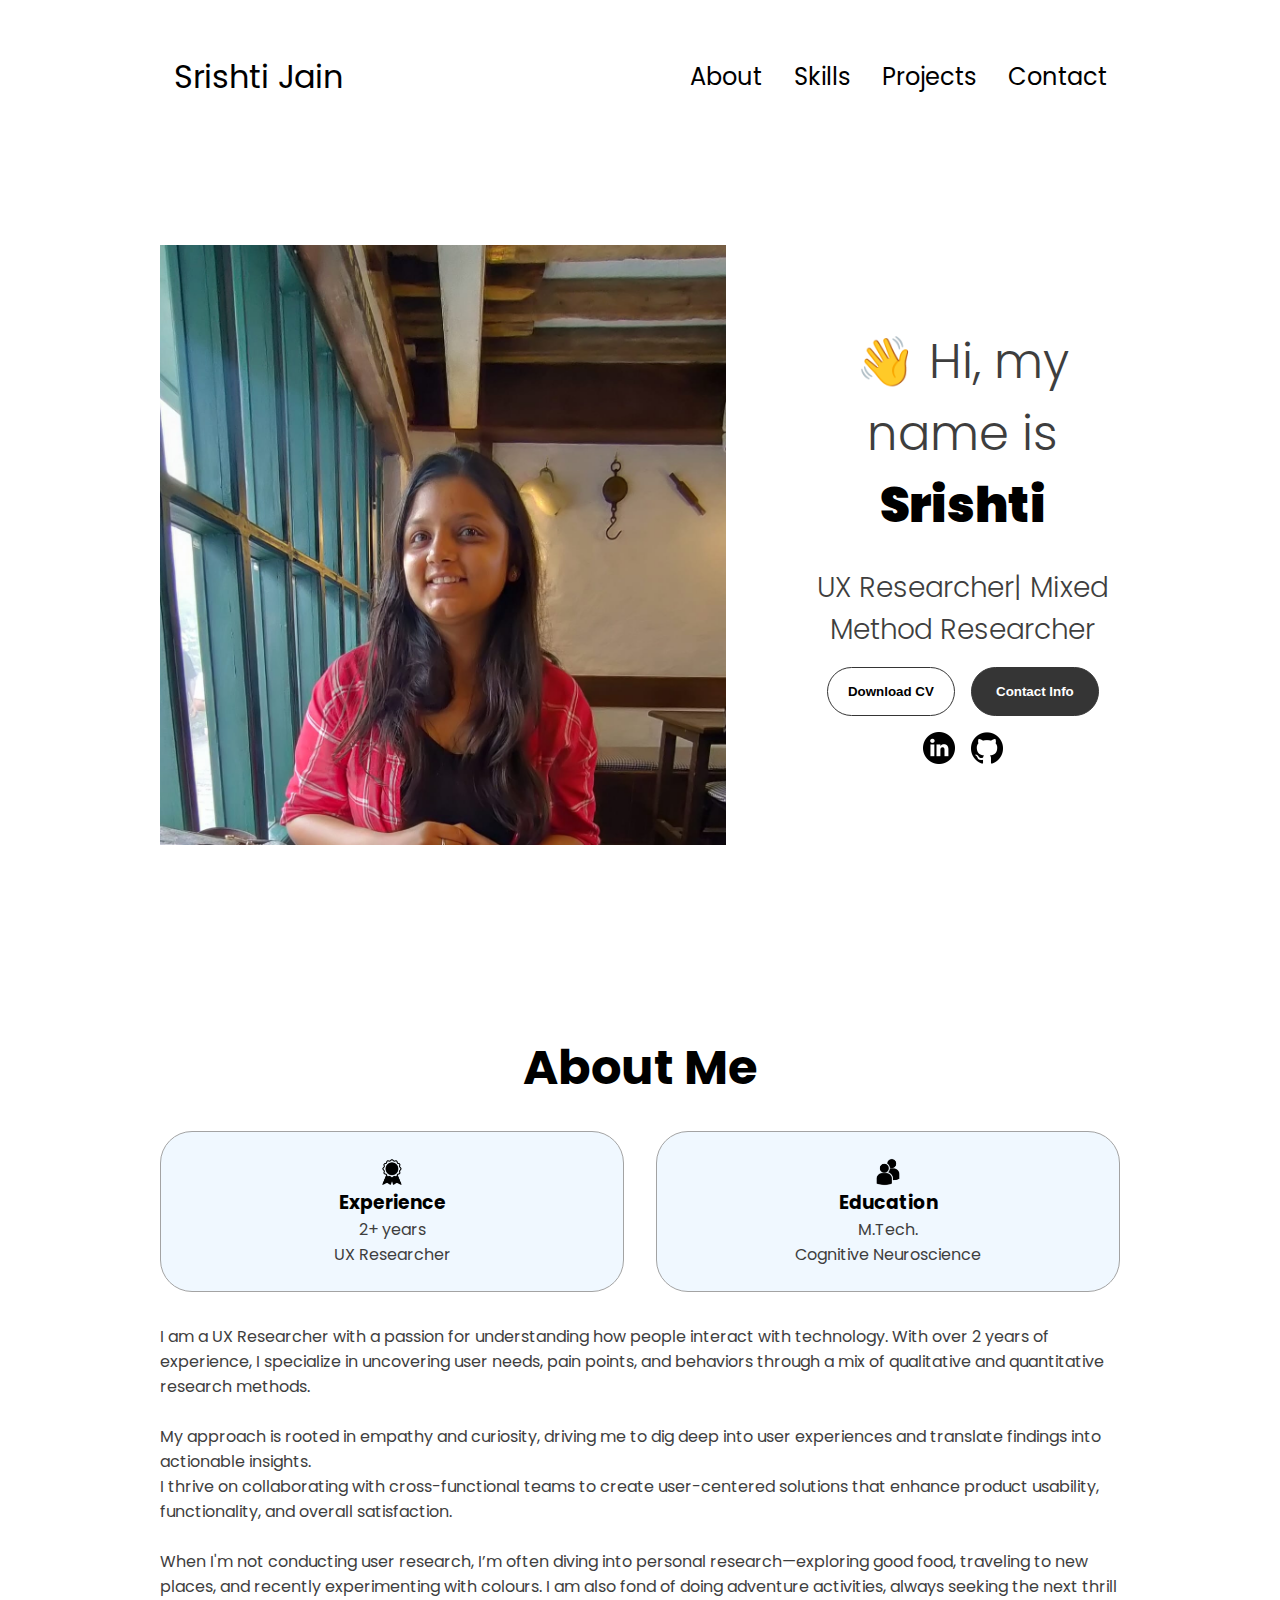
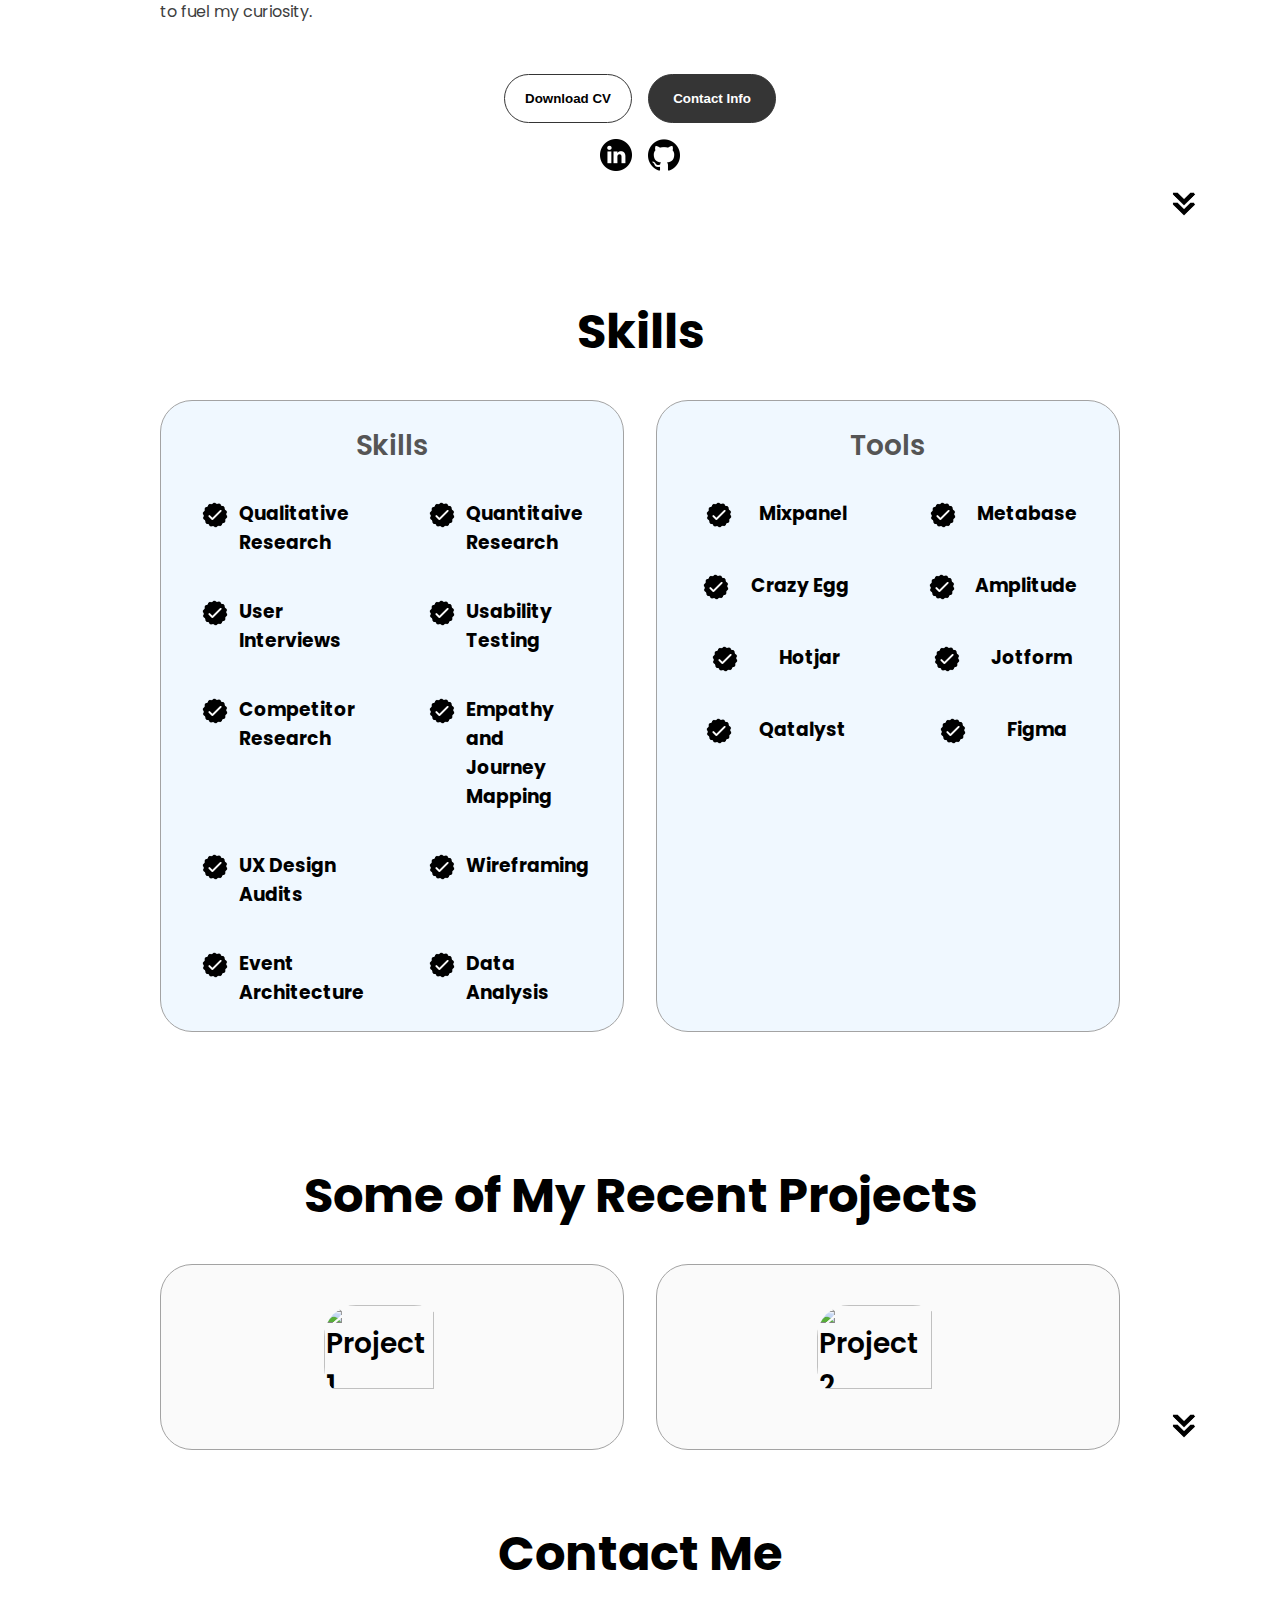
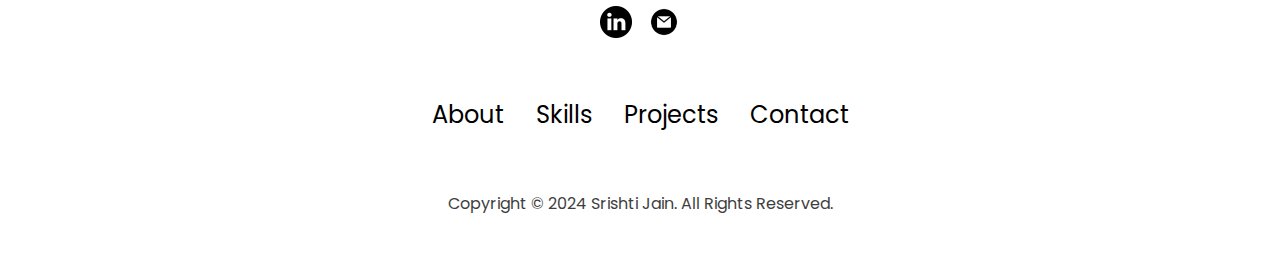
==== commit 0c7b7d16: "Update index.html" ====
--- a/index.html
+++ b/index.html
@@ -378,13 +378,7 @@
        <div class="about-containers">
          <div class="details-container color-container">
            <div class="article-container">
--
-             <a href="./assets/ASK Dora -CASE STUDY.pdf" class="experience-sub-title project-title btn-link"><img
--
-               src="./assets/Cover Page_Ask_Dora.png"
-+
              <a href="./assets/ASK Doodle -CASE STUDY.pdf" class="experience-sub-title project-title btn-link"><img
-+
                src="./assets/Cover Page_Ask_doodle.png"
                alt="Project 1"
                class="project-img"
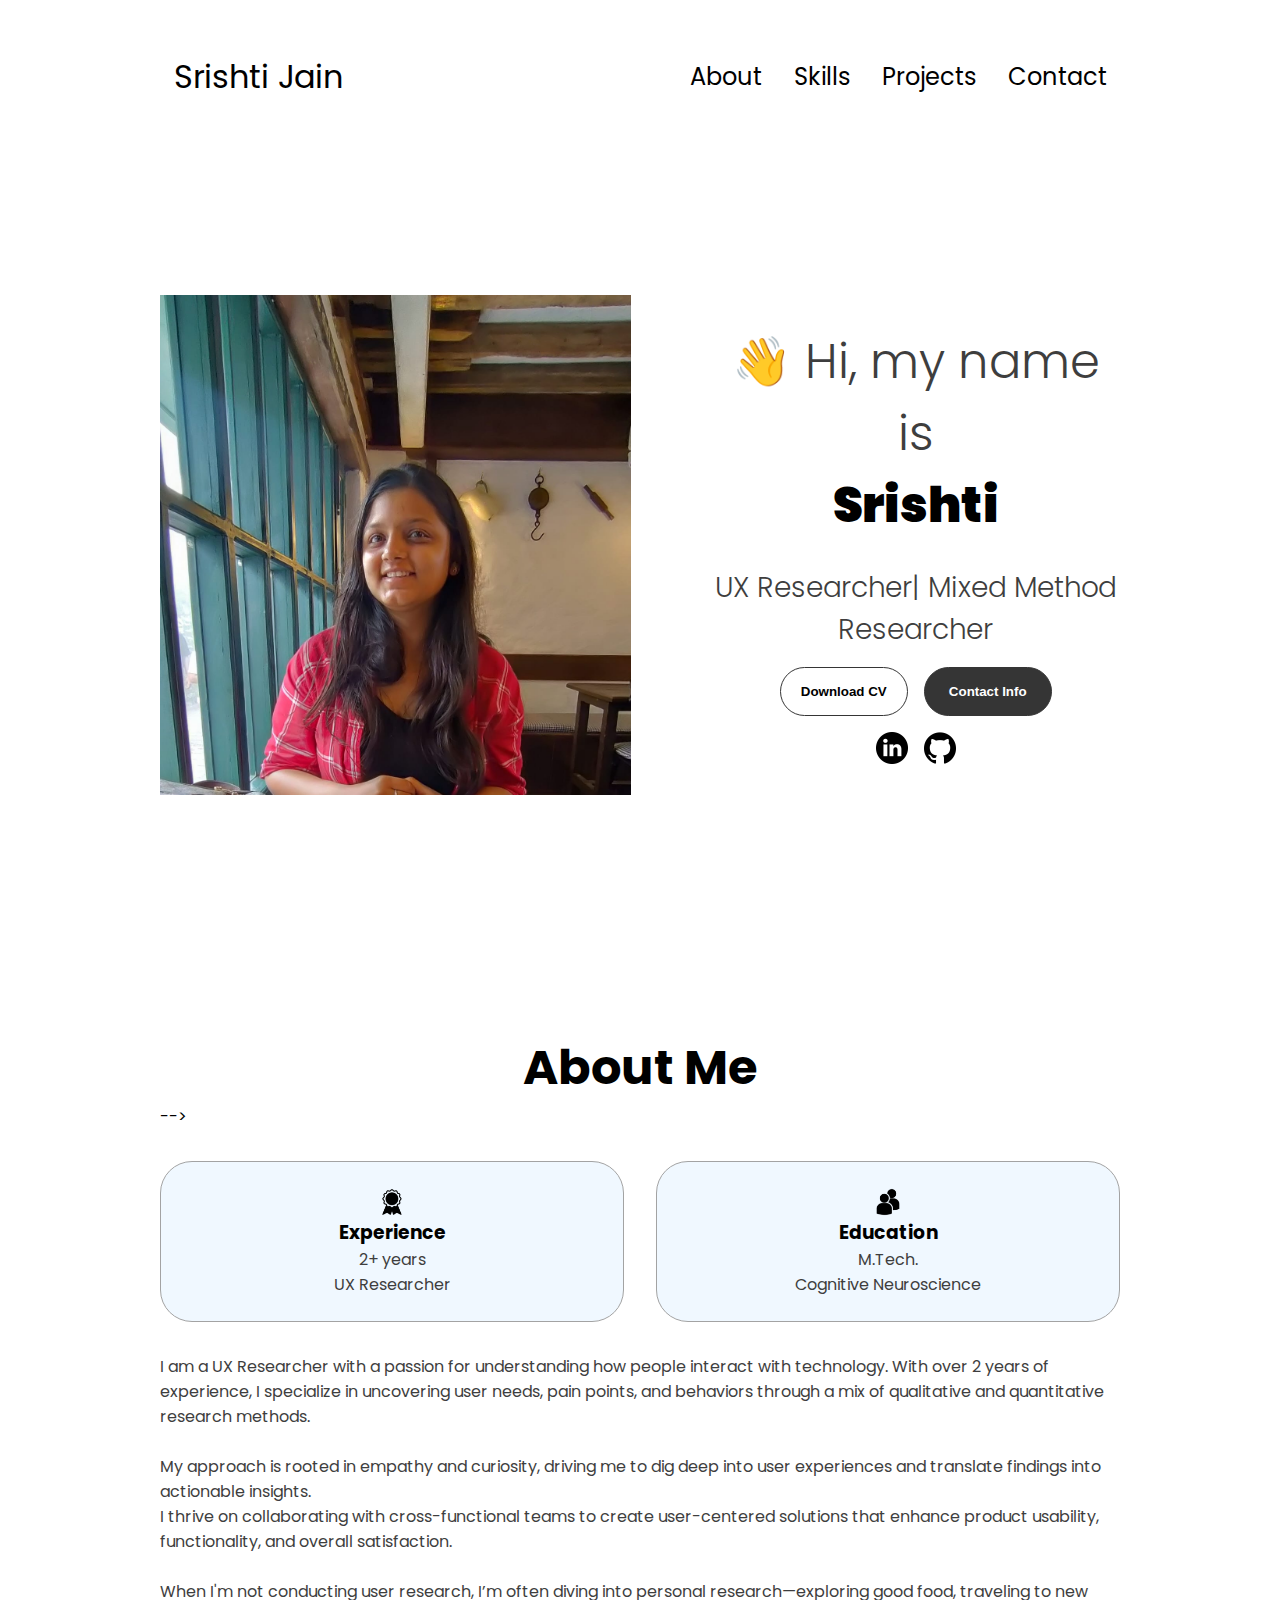
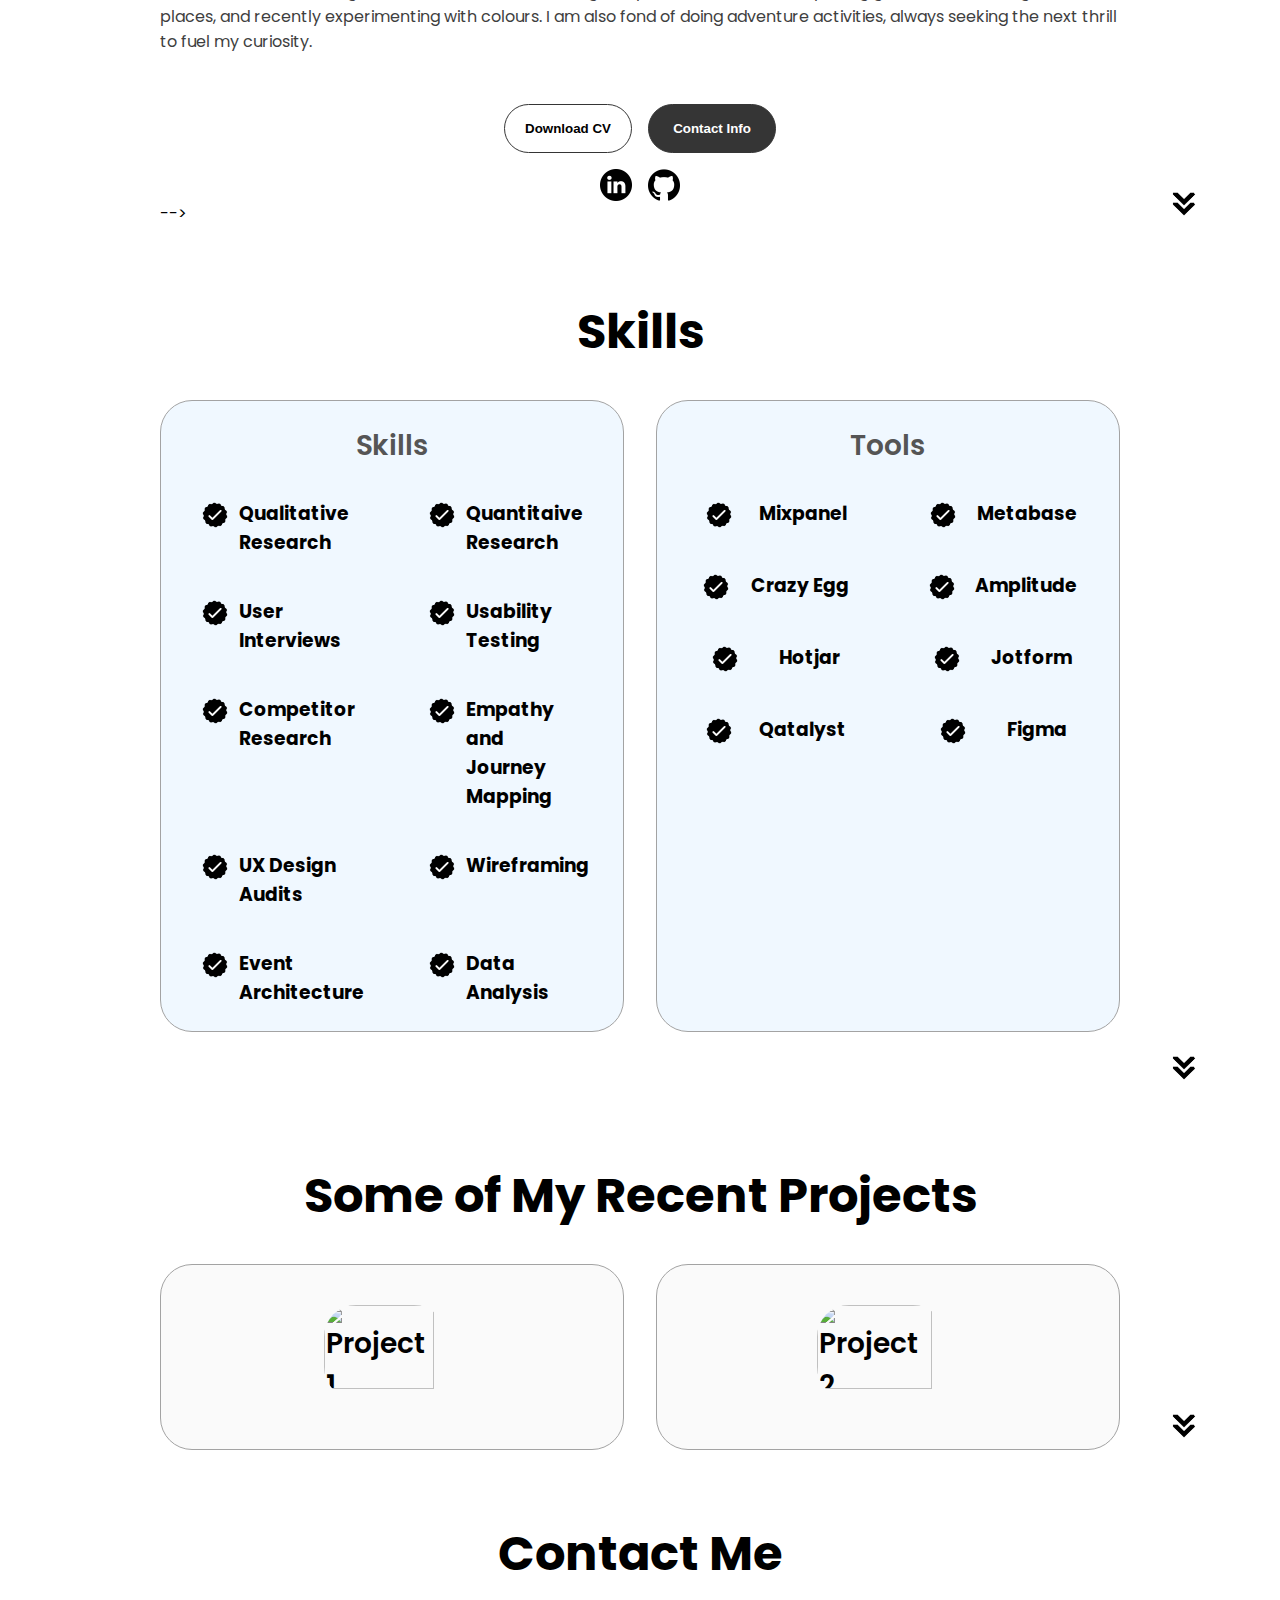
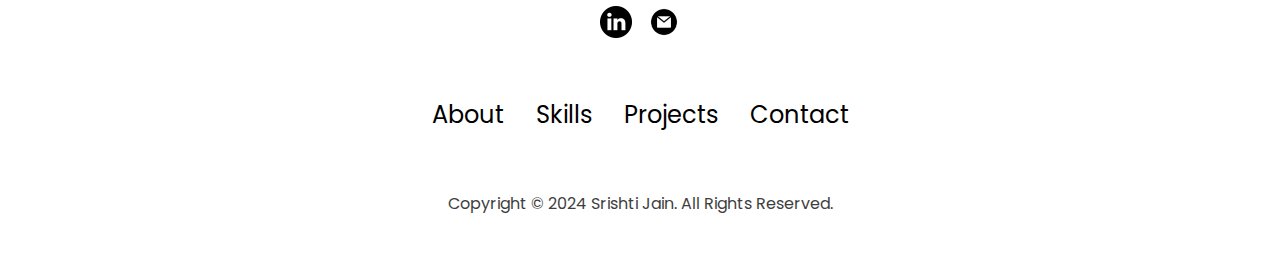
==== commit e4c98fcf: "Update index.html" ====
--- a/index.html
+++ b/index.html
@@ -73,8 +73,9 @@
      </div>
    </section>
    <section id="about">
+    <p class="section__text__p1">   </p>
      <h1 class="title">About Me</h1>
-     <div class="section-container">
+     <!<div class="section-container"> -->
        <div class="about-details-container">
          <div class="about-containers">
 
@@ -133,7 +134,7 @@
 
 
        </div>
-     </div>
+     <!</div> -->
      <img
        src="./assets/arrow.png"
        alt="Arrow icon"
@@ -142,7 +143,7 @@
      />
    </section>
    <section id="skills">
-     <p class="section__text__p1"></p>
+     <p class="section__text__p1">     </p>
      <h1 class="title">Skills</h1>
      <div class="experience-details-container">
        <div class="about-containers">
@@ -372,7 +373,7 @@
      />
    </section>
    <section id="projects">
-      <p class="section__text__p1"></p>
+      <p class="section__text__p1">    </p>
      <h1 class="title">Some of My Recent Projects</h1>
      <div class="experience-details-container">
        <div class="about-containers">
@@ -404,6 +405,7 @@
      />
    </section>
    <section id="contact">
+    <p class="section__text__p1">   </p>
      <h1 class="title">Contact Me</h1>
    <div id="socials-container">
          <img
--- a/style.css
+++ b/style.css
@@ -171,8 +171,8 @@
 
 .section__pic-container {
   display: flex;
-  height: 600px;
-  width: 600px;
+  height: 500px;
+  width: 500px;
   margin: auto 0;
 }
 
@@ -309,14 +309,14 @@
 }
 
 .section__pic-container {
-  height: 600px;
-  width: 600px;
+  height: 500px;
+  width: 500px;
   margin: auto 0;
 }
 
 /* EXPERIENCE SECTION */
 
-#experience {
+#skills {
   position: relative;
 }
 
--- a/mediaqueries.css
+++ b/mediaqueries.css
@@ -47,13 +47,13 @@
   }
 }
 
-@media screen and (max-width: 1000px) {
+@media screen and (max-width: 800px) {
   #contact,
   footer {
     height: 40vh;
   }
   #profile {
-    height: 100vh;
+    height: 83vh;
     margin-bottom: 0;
   }
   article {
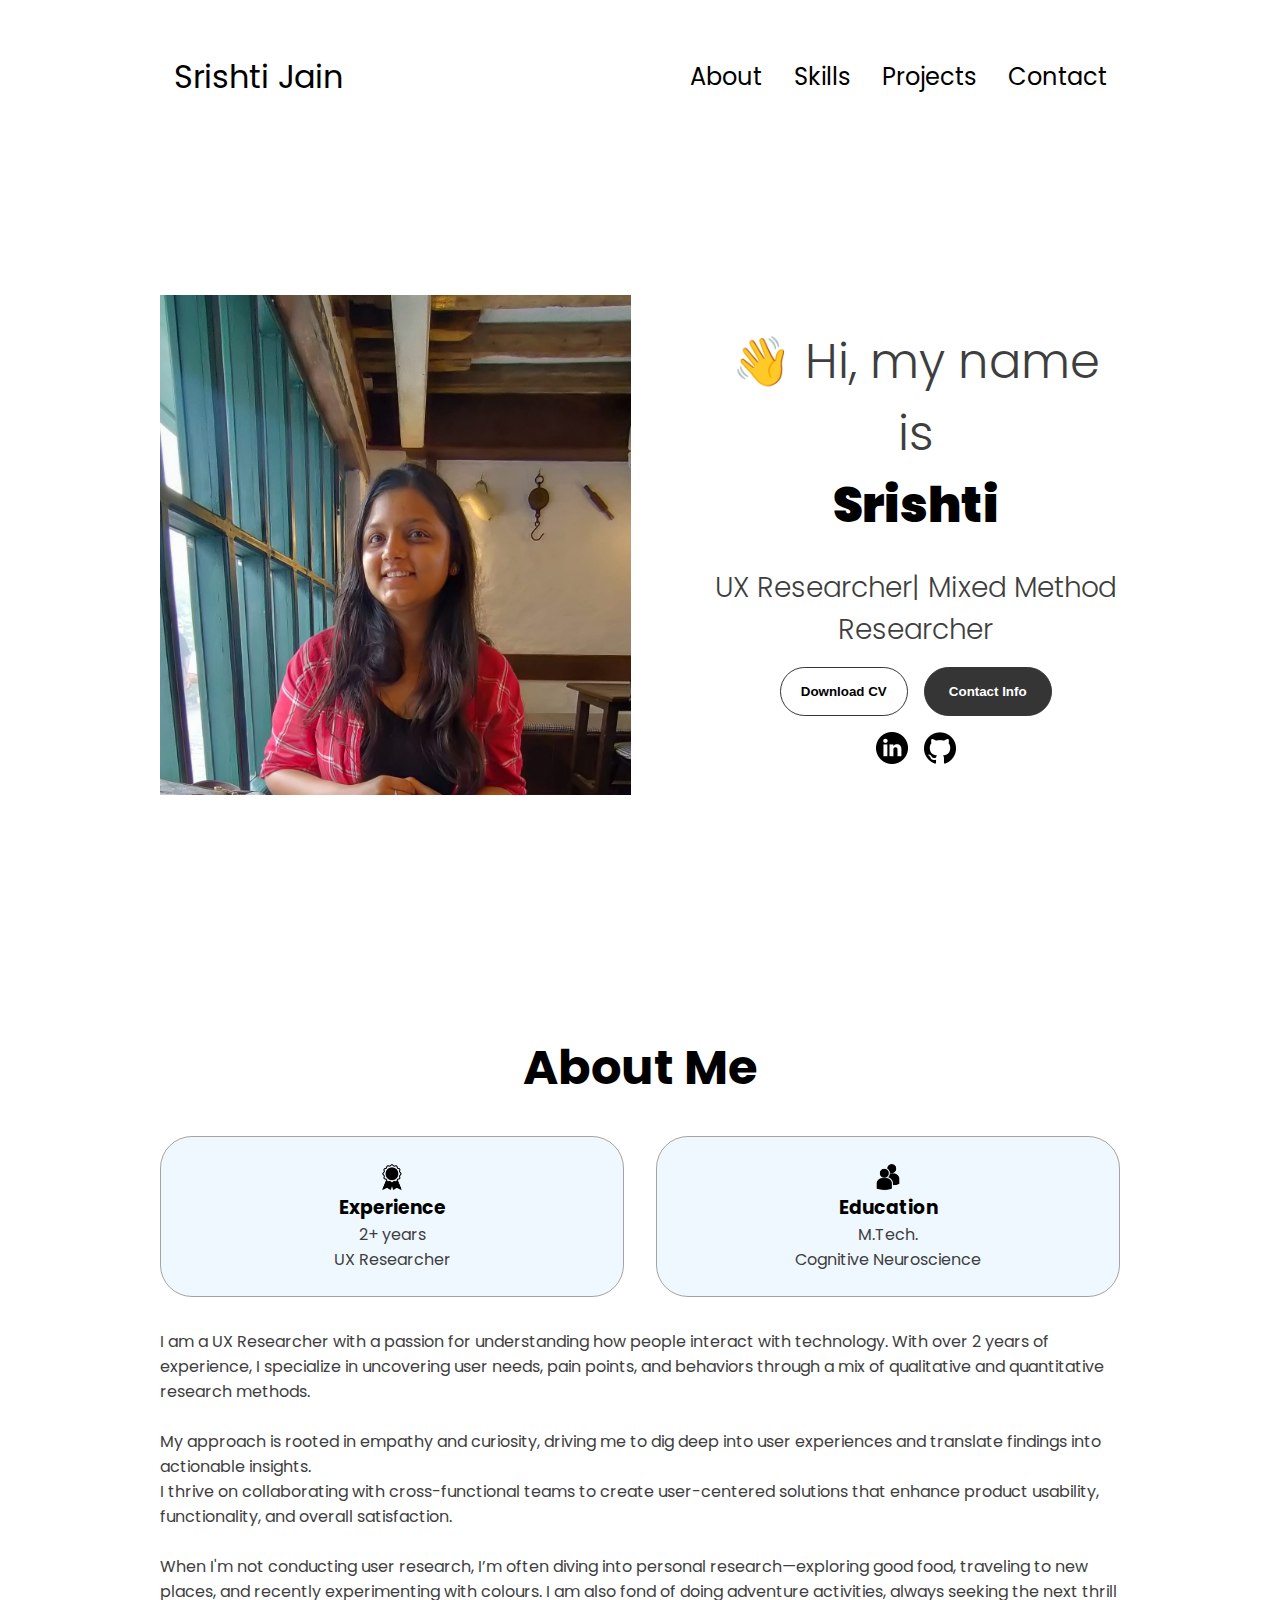
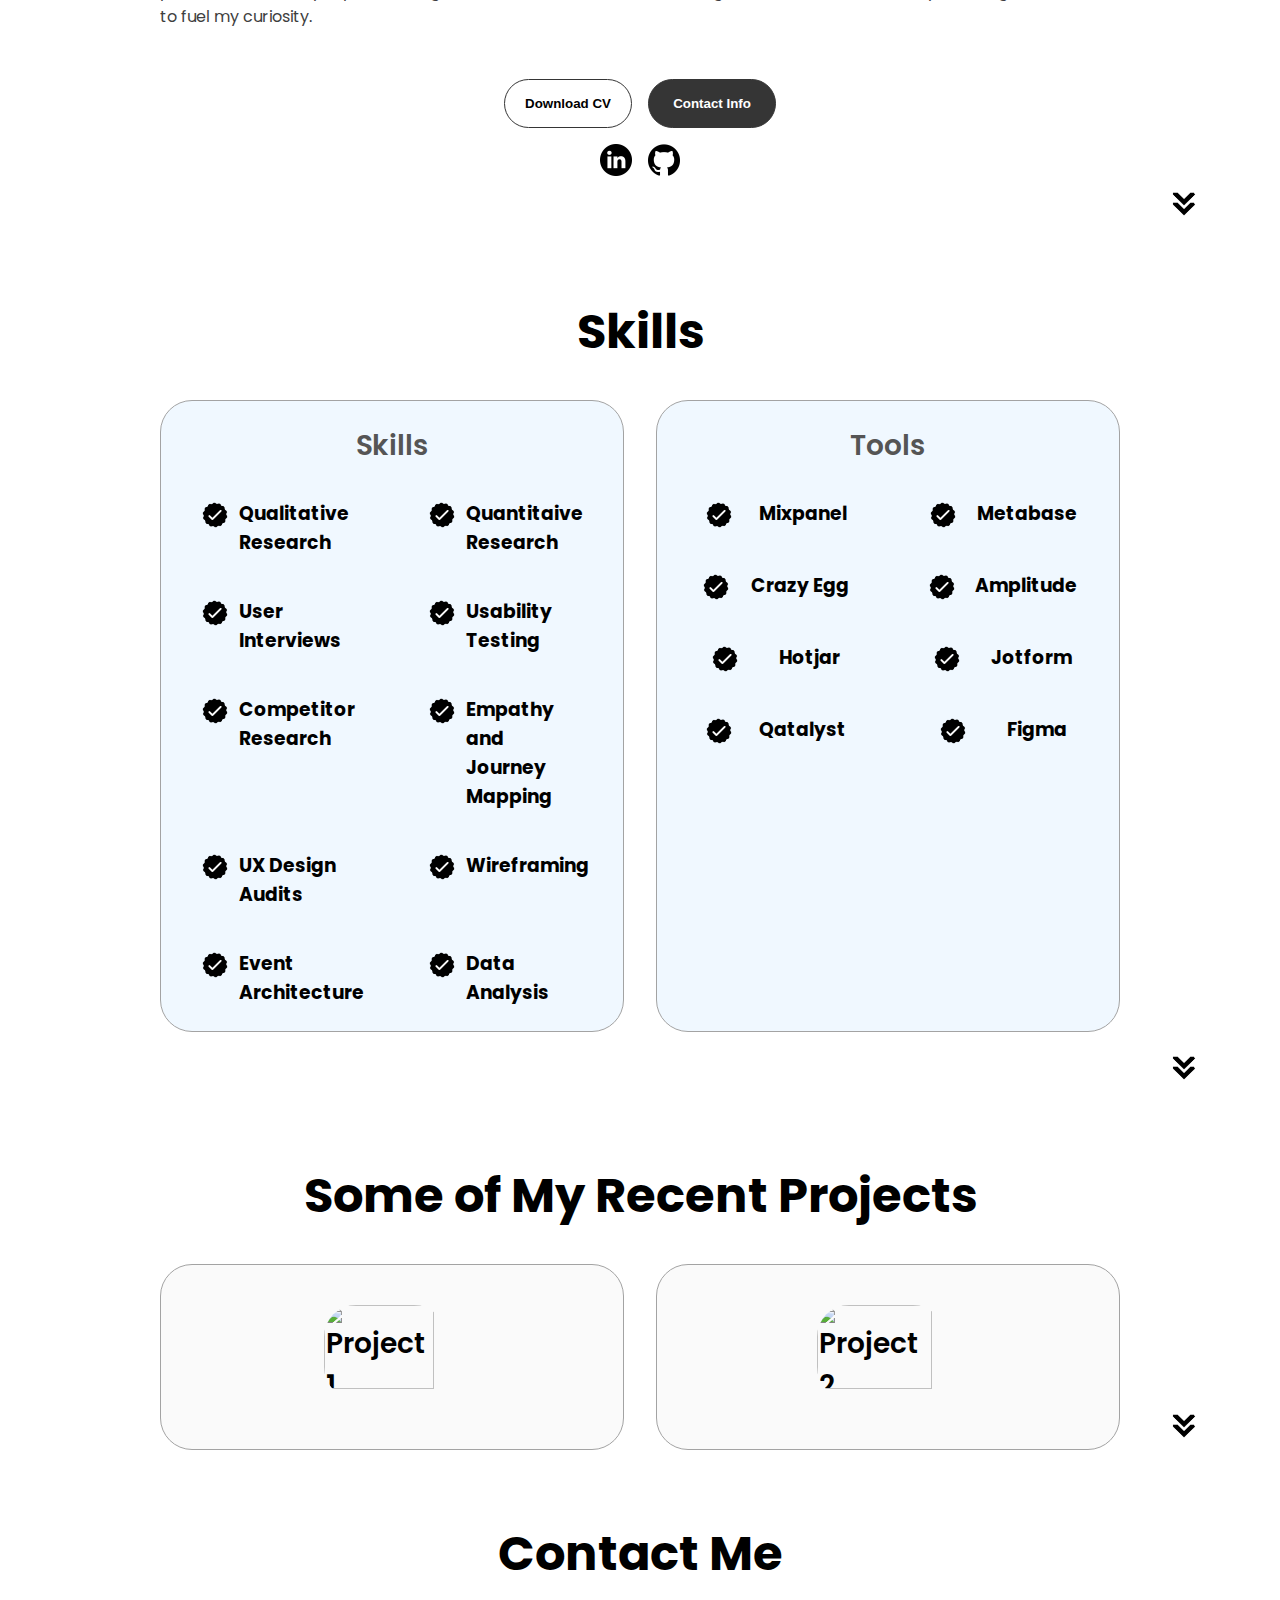
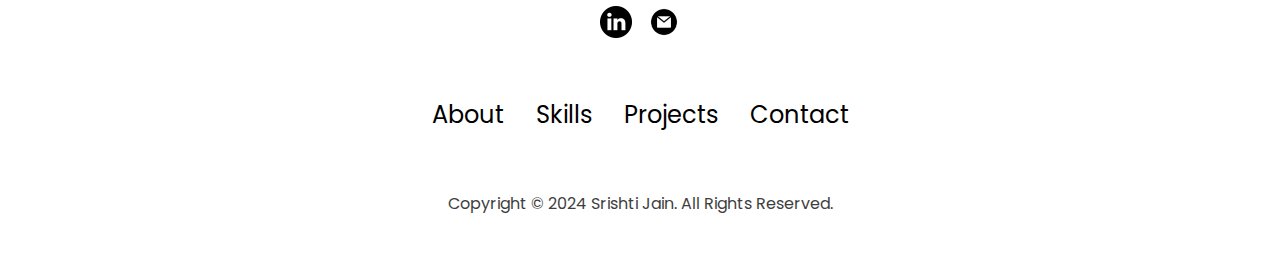
==== commit 40c9b1b0: "Update index.html" ====
--- a/index.html
+++ b/index.html
@@ -75,7 +75,7 @@
    <section id="about">
     <p class="section__text__p1">   </p>
      <h1 class="title">About Me</h1>
-     <!<div class="section-container"> -->
+     <!-- <div class="section-container"> -->
        <div class="about-details-container">
          <div class="about-containers">
 
@@ -134,7 +134,7 @@
 
 
        </div>
-     <!</div> -->
+     <!-- </div> -->
      <img
        src="./assets/arrow.png"
        alt="Arrow icon"
